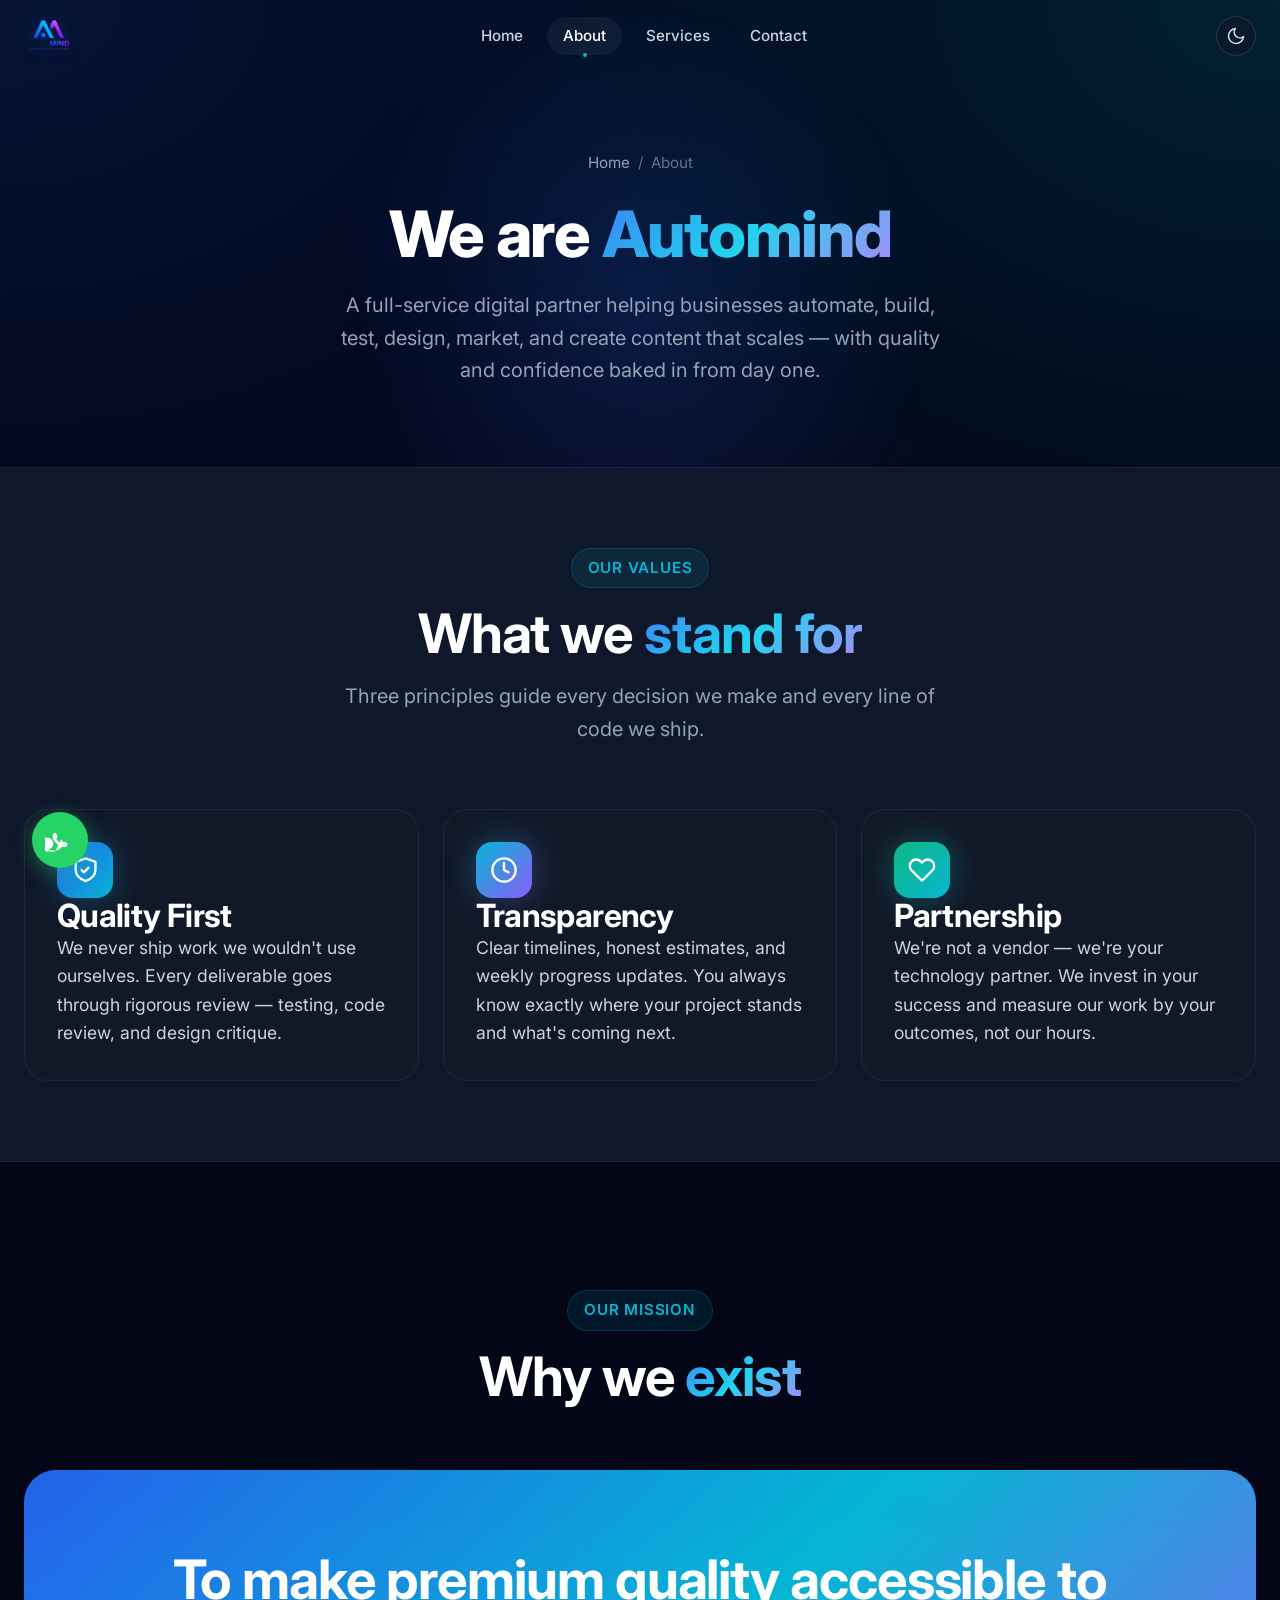
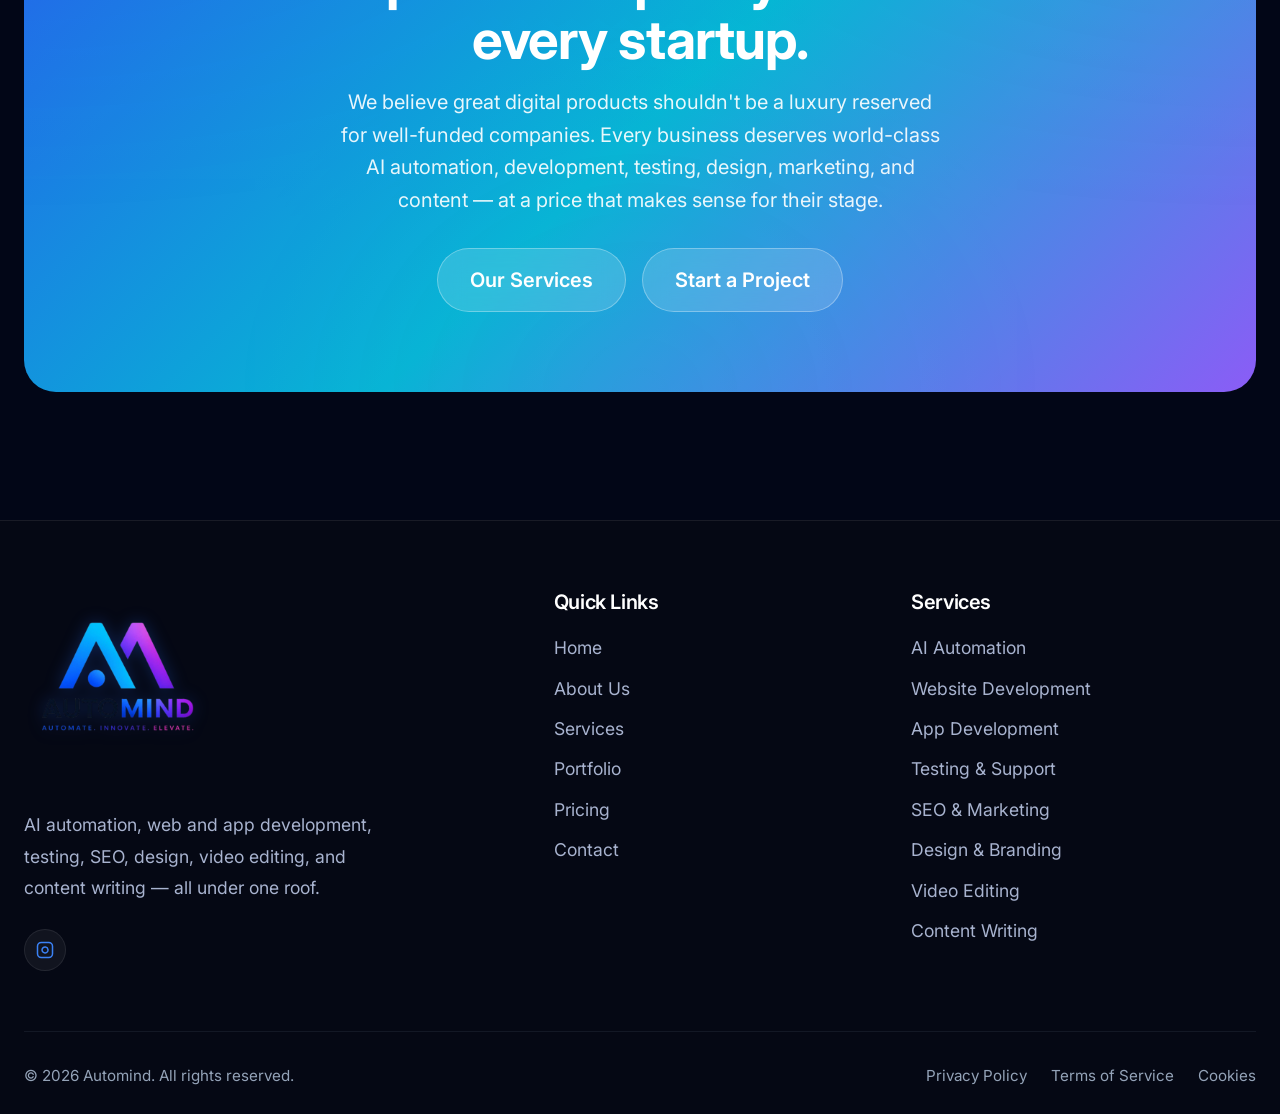
==== about.html @ 5104dd5c "Initial commit" ====
<!DOCTYPE html>
<html lang="en" data-theme="dark">
<head>
  <meta charset="UTF-8">
  <meta name="viewport" content="width=device-width, initial-scale=1.0">
  <meta name="theme-color" content="#020617">

  <title>About Automind — Our Story, Mission & Team</title>
  <meta name="description" content="Learn about Automind — a full-service digital partner specializing in AI automation, web and app development, testing, SEO, design, video editing, and content writing. Meet our team and discover our mission.">
  <meta name="keywords" content="about automind, AI automation, web development, app development, software testing, SEO, digital marketing, graphic design, video editing, content writing">
  <meta name="author" content="Automind">
  <link rel="canonical" href="https://automindtech.github.io/about.html">

  <meta property="og:type" content="website">
  <meta property="og:title" content="About Automind — Our Story, Mission & Team">
  <meta property="og:description" content="A full-service digital partner specializing in AI automation, web and app development, testing, SEO, design, video editing, and content writing.">
  <meta property="og:url" content="https://automindtech.github.io/about.html">
  <meta property="og:site_name" content="Automind">
  <meta property="og:image" content="https://automindtech.github.io/assets/og-image.svg">

  <meta name="twitter:card" content="summary_large_image">
  <meta name="twitter:title" content="About Automind — Our Story, Mission & Team">
  <meta name="twitter:description" content="A full-service digital partner for AI automation, web and app development, testing, SEO, design, video, and content.">

  <link rel="icon" type="image/svg+xml" href="assets/favicon.svg">
  <link rel="apple-touch-icon" href="assets/favicon.svg">
  <link rel="manifest" href="assets/manifest.webmanifest">

  <link rel="preconnect" href="https://fonts.googleapis.com">
  <link rel="preconnect" href="https://fonts.gstatic.com" crossorigin>
  <link href="https://fonts.googleapis.com/css2?family=Inter:wght@300;400;500;600;700;800&family=JetBrains+Mono:wght@400;500&display=swap" rel="stylesheet">

  <link rel="stylesheet" href="css/variables.css">
  <link rel="stylesheet" href="css/base.css">
  <link rel="stylesheet" href="css/components.css">
  <link rel="stylesheet" href="css/layout.css">
  <link rel="stylesheet" href="css/sections.css">

  <script type="application/ld+json">
  {
    "@context": "https://schema.org",
    "@type": "AboutPage",
    "name": "About Automind",
    "url": "https://automindtech.github.io/about.html",
    "description": "Learn about Automind — a full-service digital partner for AI automation, web and app development, testing, SEO, design, video editing, and content writing.",
    "mainEntity": {
      "@type": "Organization",
      "name": "Automind",
      "foundingDate": "2021",
      "slogan": "Quality. Design. Scale.",
      "numberOfEmployees": "15"
    }
  }
  </script>
</head>
<body>
  <a href="#main" class="skip-link">Skip to main content</a>
  <div class="loader" aria-hidden="true">
    <div class="loader-logo">Automind</div>
    <div class="loader-bar"></div>
  </div>
  <div class="scroll-progress" aria-hidden="true"></div>

  <header class="header" id="header">
    <div class="container header-inner">
      <a href="index.html" class="logo" aria-label="Automind home"><img src="assets/automind.png.png" alt="Automind" class="logo-img"></a>
      <nav class="nav" aria-label="Primary navigation">
        <a href="index.html" class="nav-link">Home</a>
        <a href="about.html" class="nav-link active">About</a>
        <a href="services.html" class="nav-link">Services</a>
<!--         <a href="portfolio.html" class="nav-link">Portfolio</a>
 --><!--         <a href="pricing.html" class="nav-link">Pricing</a>
 -->        <a href="contact.html" class="nav-link">Contact</a>
      </nav>
      <div class="header-actions">
        <button class="theme-toggle" aria-label="Toggle dark mode">
          <svg class="icon-moon" viewBox="0 0 24 24" fill="none" stroke="currentColor" stroke-width="2" stroke-linecap="round" stroke-linejoin="round"><path d="M21 12.79A9 9 0 1 1 11.21 3 7 7 0 0 0 21 12.79z"/></svg>
          <svg class="icon-sun" viewBox="0 0 24 24" fill="none" stroke="currentColor" stroke-width="2" stroke-linecap="round" stroke-linejoin="round"><circle cx="12" cy="12" r="5"/><line x1="12" y1="1" x2="12" y2="3"/><line x1="12" y1="21" x2="12" y2="23"/><line x1="4.22" y1="4.22" x2="5.64" y2="5.64"/><line x1="18.36" y1="18.36" x2="19.78" y2="19.78"/><line x1="1" y1="12" x2="3" y2="12"/><line x1="21" y1="12" x2="23" y2="12"/><line x1="4.22" y1="19.78" x2="5.64" y2="18.36"/><line x1="18.36" y1="5.64" x2="19.78" y2="4.22"/></svg>
        </button>
        <button class="menu-toggle" aria-label="Toggle menu" aria-expanded="false"><span></span><span></span><span></span></button>
      </div>
    </div>
  </header>

  <div class="mobile-overlay"></div>
  <nav class="mobile-nav" aria-label="Mobile navigation">
    <a href="index.html" class="nav-link">Home</a>
    <a href="about.html" class="nav-link">About</a>
    <a href="services.html" class="nav-link">Services</a>
<!--     <a href="portfolio.html" class="nav-link">Portfolio</a>
 --><!--     <a href="pricing.html" class="nav-link">Pricing</a>
 -->    <a href="contact.html" class="nav-link">Contact</a>
  </nav>

  <main id="main">
    <section class="page-hero">
      <div class="container">
        <div class="breadcrumb reveal">
          <a href="index.html">Home</a> <span>/</span> <span>About</span>
        </div>
        <h1 class="reveal">We are <span class="gradient-text">Automind</span></h1>
        <p class="reveal">A full-service digital partner helping businesses automate, build, test, design, market, and create content that scales — with quality and confidence baked in from day one.</p>
      </div>
    </section>

    <!-- <section class="section section--sm">
      <div class="container">
        <div class="about-grid">
          <div class="about-visual reveal" data-reveal="left">
            <img src="assets/automind-logo.svg" alt="Automind" style="width:280px;height:auto;margin:auto;filter:drop-shadow(0 0 40px rgba(37,99,235,0.3));">
          </div>
          <div class="about-content reveal" data-reveal="right">
            <span class="section-eyebrow">Our Story</span>
            <h2>From a small QA team to a full-service technology partner</h2>
            <p>Founded in 2021, Automind started as a two-person QA consultancy focused on automation testing for early-stage startups. We quickly realized our clients needed more — they needed a partner who could handle AI automation, development, testing, design, marketing, video, and content under one roof.</p>
            <p>Today, we're a team of 15 senior engineers, designers, and QA specialists who have delivered 100+ projects across 50+ clients. We've stayed true to our founding principle: quality first, always.</p>
            <ul class="about-list">
              <li>Senior-only team</li>
              <li>100+ projects shipped</li>
              <li>50+ happy clients</li>
              <li>99% satisfaction rate</li>
              <li>24/7 support available</li>
              <li>Global remote team</li>
            </ul>
            <a href="contact.html" class="btn btn--primary">Work With Us</a>
          </div>
        </div>
      </div>
    </section> -->

    <section class="section section--sm" style="background: var(--bg-elevated); border-top: 1px solid var(--border-subtle); border-bottom: 1px solid var(--border-subtle);">
      <div class="container">
        <div class="section-header reveal">
          <span class="section-eyebrow">Our Values</span>
          <h2 class="section-title">What we <span class="gradient-text">stand for</span></h2>
          <p class="section-subtitle">Three principles guide every decision we make and every line of code we ship.</p>
        </div>
        <div class="values-grid stagger">
          <div class="card">
            <div class="icon-box"><svg viewBox="0 0 24 24" fill="none" stroke="currentColor" stroke-width="2" stroke-linecap="round" stroke-linejoin="round"><path d="M9 12l2 2 4-4"/><path d="M21 12c0 5-3.5 7.5-8.5 9.5C7.5 19.5 4 17 4 12V5l8.5-3L21 5v7z"/></svg></div>
            <h3>Quality First</h3>
            <p>We never ship work we wouldn't use ourselves. Every deliverable goes through rigorous review — testing, code review, and design critique.</p>
          </div>
          <div class="card">
            <div class="icon-box icon-box--accent"><svg viewBox="0 0 24 24" fill="none" stroke="currentColor" stroke-width="2" stroke-linecap="round" stroke-linejoin="round"><circle cx="12" cy="12" r="10"/><path d="M12 6v6l4 2"/></svg></div>
            <h3>Transparency</h3>
            <p>Clear timelines, honest estimates, and weekly progress updates. You always know exactly where your project stands and what's coming next.</p>
          </div>
          <div class="card">
            <div class="icon-box icon-box--success"><svg viewBox="0 0 24 24" fill="none" stroke="currentColor" stroke-width="2" stroke-linecap="round" stroke-linejoin="round"><path d="M20.84 4.61a5.5 5.5 0 0 0-7.78 0L12 5.67l-1.06-1.06a5.5 5.5 0 0 0-7.78 7.78l1.06 1.06L12 21.23l7.78-7.78 1.06-1.06a5.5 5.5 0 0 0 0-7.78z"/></svg></div>
            <h3>Partnership</h3>
            <p>We're not a vendor — we're your technology partner. We invest in your success and measure our work by your outcomes, not our hours.</p>
          </div>
        </div>
      </div>
    </section>

    <section class="section">
      <div class="container">
        <div class="section-header reveal">
          <span class="section-eyebrow">Our Mission</span>
          <h2 class="section-title">Why we <span class="gradient-text">exist</span></h2>
        </div>
        <div class="cta-banner reveal" style="padding: var(--space-20);">
          <h2>To make premium quality accessible to every startup.</h2>
          <p>We believe great digital products shouldn't be a luxury reserved for well-funded companies. Every business deserves world-class AI automation, development, testing, design, marketing, and content — at a price that makes sense for their stage.</p>
          <div class="hero-actions">
            <a href="services.html" class="btn btn--secondary btn--lg">Our Services</a>
            <a href="contact.html" class="btn btn--secondary btn--lg">Start a Project</a>
          </div>
        </div>
      </div>
    </section>

    <!-- <section class="section section--sm">
      <div class="container">
        <div class="section-header reveal">
          <span class="section-eyebrow">Our Team</span>
          <h2 class="section-title">Meet the <span class="gradient-text">people behind Automind</span></h2>
          <p class="section-subtitle">Senior engineers, designers, and QA specialists who care deeply about your success.</p>
        </div>
        <div class="team-grid stagger">
          <div class="team-card">
            <div class="team-avatar">VS</div>
            <h4>Vivek Saindane</h4>
            <p class="role">Founder & CEO</p>
            <p>Motivated mindset with thousands of innovations.</p>
          </div>
          <div class="team-card">
            <div class="team-avatar">DK</div>
            <h4>Devyani Kadnor</h4>
            <p class="role">Co-Founder</p>
            <p>Devops engineer specialized in React, Software testing and Cloud architecture.</p>
          </div> -->
          <!-- <div class="team-card">
            <div class="team-avatar">MS</div>
            <h4>Maya Singh</h4>
            <p class="role">Design Lead</p>
            <p>Brand identity and UI/UX expert. Former designer at a top agency.</p>
          </div> -->
          <!-- <div class="team-card">
            <div class="team-avatar">TK</div>
            <h4>Tomas Kowalski</h4>
            <p class="role">QA Architect</p>
            <p>Automation specialist. Built CI/CD pipelines for 30+ teams.</p>
          </div> -->
       <!--  </div>
      </div>
    </section> -->

    <!-- <section class="stats">
      <div class="container">
        <div class="stats-grid stagger">
          <div class="stat-item"><div class="stat-num"><span data-counter="100" data-suffix="+">0</span></div><div class="stat-label">Projects</div></div>
          <div class="stat-item"><div class="stat-num"><span data-counter="50" data-suffix="+">0</span></div><div class="stat-label">Clients</div></div>
          <div class="stat-item"><div class="stat-num"><span data-counter="15">0</span></div><div class="stat-label">Team Members</div></div>
          <div class="stat-item"><div class="stat-num"><span data-counter="5" data-suffix="+">0</span></div><div class="stat-label">Years</div></div>
          <div class="stat-item"><div class="stat-num"><span data-counter="99" data-suffix="%">0</span></div><div class="stat-label">Satisfaction</div></div>
        </div>
      </div>
    </section> -->
  </main>

  <footer class="footer">
    <div class="container">
      <div class="footer-grid">
        <div class="footer-brand">
          <a href="index.html" class="logo"><img src="assets/automind.png.png" alt="Automind" class="logo-img"></a>
          <p>AI automation, web and app development, testing, SEO, design, video editing, and content writing — all under one roof.</p>
          <div class="footer-social">
<!--             <a href="#" aria-label="Twitter"><svg viewBox="0 0 24 24" fill="currentColor"><path d="M23 3a10.9 10.9 0 0 1-3.14 1.53 4.48 4.48 0 0 0-7.86 3v1A10.66 10.66 0 0 1 3 4s-4 9 5 13a11.64 11.64 0 0 1-7 2c9 5 20 0 20-11.5a4.5 4.5 0 0 0-.08-.83A7.72 7.72 0 0 0 23 3z"/></svg></a>
 --><!--             <a href="#" aria-label="LinkedIn"><svg viewBox="0 0 24 24" fill="currentColor"><path d="M16 8a6 6 0 0 1 6 6v7h-4v-7a2 2 0 0 0-2-2 2 2 0 0 0-2 2v7h-4v-7a6 6 0 0 1 6-6zM2 9h4v12H2zM4 2a2 2 0 1 1 0 4 2 2 0 0 1 0-4z"/></svg></a>
 --><!--             <a href="#" aria-label="GitHub"><svg viewBox="0 0 24 24" fill="currentColor"><path d="M12 .3a12 12 0 0 0-3.8 23.4c.6.1.8-.3.8-.6v-2c-3.3.7-4-1.6-4-1.6-.6-1.4-1.4-1.8-1.4-1.8-1.1-.7.1-.7.1-.7 1.2.1 1.9 1.2 1.9 1.2 1 1.8 2.8 1.3 3.5 1 .1-.8.4-1.3.7-1.6-2.7-.3-5.5-1.3-5.5-6 0-1.3.5-2.4 1.2-3.2-.1-.3-.5-1.5.1-3.2 0 0 1-.3 3.3 1.2a11.5 11.5 0 0 1 6 0c2.3-1.5 3.3-1.2 3.3-1.2.6 1.7.2 2.9.1 3.2.8.8 1.2 1.9 1.2 3.2 0 4.6-2.8 5.7-5.5 6 .4.4.8 1.1.8 2.2v3.3c0 .3.2.7.8.6A12 12 0 0 0 12 .3z"/></svg></a>
 -->            <a href="https://www.instagram.com/automind.offical?igsh=ZXBrYjNrN3hzbmQz" aria-label="Instagram"><svg viewBox="0 0 24 24" fill="none" stroke="currentColor" stroke-width="2"><rect x="2" y="2" width="20" height="20" rx="5" ry="5"/><path d="M16 11.37A4 4 0 1 1 12.63 8 4 4 0 0 1 16 11.37z"/><line x1="17.5" y1="6.5" x2="17.51" y2="6.5"/></svg></a>
          </div>
        </div>
        <div class="footer-col"><h4>Quick Links</h4><ul><li><a href="index.html">Home</a></li><li><a href="about.html">About Us</a></li><li><a href="services.html">Services</a></li><li><a href="portfolio.html">Portfolio</a></li><li><a href="pricing.html">Pricing</a></li><li><a href="contact.html">Contact</a></li></ul></div>
        <div class="footer-col"><h4>Services</h4><ul><li><a href="services.html#ai-automation">AI Automation</a></li><li><a href="services.html#website-development">Website Development</a></li><li><a href="services.html#app-development">App Development</a></li><li><a href="services.html#testing-support">Testing & Support</a></li><li><a href="services.html#seo-marketing">SEO & Marketing</a></li><li><a href="services.html#design-branding">Design & Branding</a></li><li><a href="services.html#video-editing">Video Editing</a></li><li><a href="services.html#content-writing">Content Writing</a></li></ul></div>
<!--         <div class="footer-col"><h4>Technologies</h4><ul><li><a href="#">Selenium</a></li><li><a href="#">Playwright</a></li><li><a href="#">Cypress</a></li><li><a href="#">React</a></li><li><a href="#">Figma</a></li><li><a href="#">Docker</a></li></ul></div>
 --><!--         <div class="footer-col"><h4>Stay Updated</h4><p style="color: var(--text-muted); font-size: var(--fs-sm); margin-bottom: var(--space-4)">Subscribe to our newsletter for insights on testing, design, and building great products.</p><form class="newsletter"><input type="email" placeholder="Your email" aria-label="Email for newsletter" required><button type="submit" class="btn btn--primary" aria-label="Subscribe"><svg viewBox="0 0 24 24" fill="none" stroke="currentColor" stroke-width="2" stroke-linecap="round" stroke-linejoin="round"><line x1="5" y1="12" x2="19" y2="12"/><polyline points="12 5 19 12 12 19"/></svg></button></form></div>
 -->      </div>
      <div class="footer-bottom"><p>&copy; <span data-year>2026</span> Automind. All rights reserved.</p><div class="footer-bottom-links"><a href="#">Privacy Policy</a><a href="#">Terms of Service</a><a href="#">Cookies</a></div></div>
    </div>
  </footer>

  <button class="back-to-top" aria-label="Back to top"><svg viewBox="0 0 24 24" fill="none" stroke="currentColor" stroke-width="2" stroke-linecap="round" stroke-linejoin="round"><line x1="12" y1="19" x2="12" y2="5"/><polyline points="5 12 12 5 19 12"/></svg></button>
  <a href="https://wa.me/15550100" class="whatsapp-float" aria-label="Chat on WhatsApp" target="_blank" rel="noopener"><svg viewBox="0 0 24 24" fill="currentColor"><path d="M17.472 14.382c-.297-.149-1.758-.867-2.03-.967-.273-.099-.471-.148-.67.15-.197.297-.767.966-.94 1.164-.173.199-.347.223-.644.075-.297-.15-1.255-.463-2.39-1.475-.883-.788-1.48-1.761-1.653-2.059-.173-.297-.018-.458.13-.606.134-.133.298-.347.446-.52.149-.174.198-.298.298-.497.099-.198.05-.371-.025-.52-.075-.149-.669-1.612-.916-2.207-.242-.579-.487-.5-.669-.51l-.57-.01c-.198 0-.52.074-.792.372-.272.297-1.04 1.016-1.04 2.479 0 1.462 1.065 2.875 1.213 3.074.149.198 2.096 3.2 5.077 4.487.709.306 1.262.489 1.694.625.712.227 1.36.195 1.871.118.571-.085 1.758-.719 2.006-1.413.248-.694.248-1.289.173-1.413-.074-.124-.272-.198-.57-.347m-9.445 7.04H3.56l-.52-1.86c2.16-.79 3.62-2.58 3.62-4.6 0-2.77-2.46-5.02-5.5-5.02-3.04 0-5.5 2.25-5.5 5.02 0 1.19.5 2.29 1.32 3.16L1.5 21.42l3.16-1.4c.84.32 1.74.5 2.69.5 3.86 0 7-2.69 7-6 0-1.19-.5-2.29-1.32-3.16z"/></svg></a>

  <script src="js/main.js"></script>
</body>
</html>
---- css/variables.css ----
/* ==========================================================================
   Automind — Design Tokens & Variables
   ========================================================================== */

:root {
  /* Brand Colors */
  --color-primary: #2563EB;
  --color-primary-light: #3B82F6;
  --color-primary-dark: #1D4ED8;
  --color-secondary: #0F172A;
  --color-accent: #06B6D4;
  --color-accent-light: #22D3EE;
  --color-success: #10B981;
  --color-warning: #F59E0B;
  --color-error: #EF4444;

  /* Backgrounds */
  --bg-base: #020617;
  --bg-elevated: #0F172A;
  --bg-card: #111827;
  --bg-card-hover: #1E293B;
  --bg-glass: rgba(17, 24, 39, 0.6);
  --bg-glass-light: rgba(255, 255, 255, 0.05);
  --bg-overlay: rgba(2, 6, 23, 0.8);

  /* Text */
  --text-primary: #FFFFFF;
  --text-secondary: #CBD5E1;
  --text-muted: #94A3B8;
  --text-dim: #64748B;

  /* Borders */
  --border-subtle: rgba(148, 163, 184, 0.1);
  --border-default: rgba(148, 163, 184, 0.2);
  --border-strong: rgba(148, 163, 184, 0.3);
  --border-glow: rgba(37, 99, 235, 0.5);

  /* Gradients */
  --gradient-primary: linear-gradient(135deg, #2563EB 0%, #06B6D4 50%, #8B5CF6 100%);
  --gradient-blue-cyan: linear-gradient(135deg, #2563EB 0%, #06B6D4 100%);
  --gradient-cyan-purple: linear-gradient(135deg, #06B6D4 0%, #8B5CF6 100%);
  --gradient-blue-purple: linear-gradient(135deg, #2563EB 0%, #8B5CF6 100%);
  --gradient-text: linear-gradient(135deg, #3B82F6 0%, #22D3EE 50%, #A78BFA 100%);
  --gradient-glow: radial-gradient(circle at 50% 50%, rgba(37, 99, 235, 0.3) 0%, transparent 70%);
  --gradient-mesh: radial-gradient(at 0% 0%, rgba(37, 99, 235, 0.15) 0%, transparent 50%),
                   radial-gradient(at 100% 0%, rgba(6, 182, 212, 0.15) 0%, transparent 50%),
                   radial-gradient(at 50% 100%, rgba(139, 92, 246, 0.15) 0%, transparent 50%);

  /* Shadows */
  --shadow-sm: 0 1px 2px rgba(0, 0, 0, 0.3);
  --shadow-md: 0 4px 6px rgba(0, 0, 0, 0.4);
  --shadow-lg: 0 10px 15px rgba(0, 0, 0, 0.4);
  --shadow-xl: 0 20px 25px rgba(0, 0, 0, 0.5);
  --shadow-2xl: 0 25px 50px rgba(0, 0, 0, 0.6);
  --shadow-glow: 0 0 30px rgba(37, 99, 235, 0.3);
  --shadow-glow-accent: 0 0 30px rgba(6, 182, 212, 0.3);
  --shadow-card: 0 4px 20px rgba(0, 0, 0, 0.3);

  /* Typography */
  --font-sans: 'Inter', -apple-system, BlinkMacSystemFont, 'Segoe UI', Roboto, sans-serif;
  --font-mono: 'JetBrains Mono', 'Fira Code', 'Courier New', monospace;
  --font-display: 'Inter', -apple-system, BlinkMacSystemFont, sans-serif;

  /* Font Sizes (fluid) */
  --fs-xs: clamp(0.75rem, 0.7rem + 0.2vw, 0.8rem);
  --fs-sm: clamp(0.875rem, 0.8rem + 0.3vw, 0.95rem);
  --fs-base: clamp(1rem, 0.9rem + 0.4vw, 1.1rem);
  --fs-lg: clamp(1.125rem, 1rem + 0.5vw, 1.25rem);
  --fs-xl: clamp(1.25rem, 1.1rem + 0.7vw, 1.5rem);
  --fs-2xl: clamp(1.5rem, 1.3rem + 1vw, 2rem);
  --fs-3xl: clamp(1.875rem, 1.5rem + 1.5vw, 2.5rem);
  --fs-4xl: clamp(2.25rem, 1.8rem + 2vw, 3.5rem);
  --fs-5xl: clamp(2.5rem, 2rem + 2.5vw, 4.5rem);
  --fs-6xl: clamp(3rem, 2.5rem + 3vw, 5.5rem);

  /* Font Weights */
  --fw-light: 300;
  --fw-normal: 400;
  --fw-medium: 500;
  --fw-semibold: 600;
  --fw-bold: 700;
  --fw-extrabold: 800;

  /* Line Heights */
  --lh-tight: 1.1;
  --lh-snug: 1.2;
  --lh-normal: 1.5;
  --lh-relaxed: 1.625;
  --lh-loose: 1.8;

  /* Spacing (8px system) */
  --space-0: 0;
  --space-1: 0.25rem;
  --space-2: 0.5rem;
  --space-3: 0.75rem;
  --space-4: 1rem;
  --space-5: 1.25rem;
  --space-6: 1.5rem;
  --space-8: 2rem;
  --space-10: 2.5rem;
  --space-12: 3rem;
  --space-16: 4rem;
  --space-20: 5rem;
  --space-24: 6rem;
  --space-32: 8rem;

  /* Border Radius */
  --radius-sm: 0.375rem;
  --radius-md: 0.5rem;
  --radius-lg: 0.75rem;
  --radius-xl: 1rem;
  --radius-2xl: 1.5rem;
  --radius-3xl: 2rem;
  --radius-full: 9999px;

  /* Transitions */
  --transition-fast: 150ms cubic-bezier(0.4, 0, 0.2, 1);
  --transition-base: 250ms cubic-bezier(0.4, 0, 0.2, 1);
  --transition-slow: 400ms cubic-bezier(0.4, 0, 0.2, 1);
  --transition-spring: 500ms cubic-bezier(0.34, 1.56, 0.64, 1);

  /* Layout */
  --container-max: 1280px;
  --container-narrow: 800px;
  --header-height: 72px;

  /* Z-Index Scale */
  --z-base: 1;
  --z-dropdown: 100;
  --z-sticky: 200;
  --z-header: 300;
  --z-overlay: 400;
  --z-modal: 500;
  --z-toast: 600;
  --z-loading: 999;
}

/* Light Mode Overrides */
[data-theme="light"] {
  --bg-base: #F8FAFC;
  --bg-elevated: #FFFFFF;
  --bg-card: #FFFFFF;
  --bg-card-hover: #F1F5F9;
  --bg-glass: rgba(255, 255, 255, 0.7);
  --bg-glass-light: rgba(15, 23, 42, 0.05);
  --bg-overlay: rgba(248, 250, 252, 0.8);

  --text-primary: #0F172A;
  --text-secondary: #334155;
  --text-muted: #64748B;
  --text-dim: #94A3B8;

  --border-subtle: rgba(15, 23, 42, 0.08);
  --border-default: rgba(15, 23, 42, 0.12);
  --border-strong: rgba(15, 23, 42, 0.2);

  --shadow-sm: 0 1px 2px rgba(15, 23, 42, 0.08);
  --shadow-md: 0 4px 6px rgba(15, 23, 42, 0.1);
  --shadow-lg: 0 10px 15px rgba(15, 23, 42, 0.1);
  --shadow-xl: 0 20px 25px rgba(15, 23, 42, 0.15);
  --shadow-2xl: 0 25px 50px rgba(15, 23, 42, 0.2);
  --shadow-card: 0 4px 20px rgba(15, 23, 42, 0.08);

  --gradient-mesh: radial-gradient(at 0% 0%, rgba(37, 99, 235, 0.08) 0%, transparent 50%),
                   radial-gradient(at 100% 0%, rgba(6, 182, 212, 0.08) 0%, transparent 50%),
                   radial-gradient(at 50% 100%, rgba(139, 92, 246, 0.08) 0%, transparent 50%);
}
---- css/base.css ----
/* ==========================================================================
   Automind — Base & Reset
   ========================================================================== */

*, *::before, *::after {
  box-sizing: border-box;
  margin: 0;
  padding: 0;
}

html {
  scroll-behavior: smooth;
  scroll-padding-top: var(--header-height);
  -webkit-text-size-adjust: 100%;
  text-rendering: optimizeLegibility;
}

body {
  font-family: var(--font-sans);
  font-size: var(--fs-base);
  line-height: var(--lh-normal);
  color: var(--text-secondary);
  background-color: var(--bg-base);
  overflow-x: hidden;
  -webkit-font-smoothing: antialiased;
  -moz-osx-font-smoothing: grayscale;
  transition: background-color var(--transition-slow), color var(--transition-slow);
}

/* Animated background mesh */
body::before {
  content: '';
  position: fixed;
  inset: 0;
  background: var(--gradient-mesh);
  z-index: -2;
  pointer-events: none;
  animation: meshShift 20s ease-in-out infinite alternate;
}

@keyframes meshShift {
  0% { transform: translate(0, 0) scale(1); }
  50% { transform: translate(-2%, 2%) scale(1.05); }
  100% { transform: translate(2%, -2%) scale(1); }
}

h1, h2, h3, h4, h5, h6 {
  font-family: var(--font-display);
  font-weight: var(--fw-bold);
  line-height: var(--lh-tight);
  color: var(--text-primary);
  letter-spacing: -0.02em;
}

h1 { font-size: var(--fs-5xl); font-weight: var(--fw-extrabold); }
h2 { font-size: var(--fs-4xl); }
h3 { font-size: var(--fs-2xl); }
h4 { font-size: var(--fs-xl); }
h5 { font-size: var(--fs-lg); }
h6 { font-size: var(--fs-base); }

p { line-height: var(--lh-relaxed); }

a {
  color: var(--color-primary-light);
  text-decoration: none;
  transition: color var(--transition-fast);
}

a:hover { color: var(--color-accent); }

ul, ol { list-style: none; }

img, svg, video {
  max-width: 100%;
  height: auto;
  display: block;
}

button {
  font-family: inherit;
  font-size: inherit;
  cursor: pointer;
  border: none;
  background: none;
  color: inherit;
}

input, textarea, select {
  font-family: inherit;
  font-size: inherit;
  color: var(--text-primary);
}

input::placeholder, textarea::placeholder {
  color: var(--text-dim);
}

/* Focus styles */
:focus-visible {
  outline: 2px solid var(--color-primary-light);
  outline-offset: 2px;
  border-radius: var(--radius-sm);
}

/* Selection */
::selection {
  background: var(--color-primary);
  color: white;
}

/* Scrollbar */
::-webkit-scrollbar { width: 10px; height: 10px; }
::-webkit-scrollbar-track { background: var(--bg-base); }
::-webkit-scrollbar-thumb {
  background: var(--border-strong);
  border-radius: var(--radius-full);
  border: 2px solid var(--bg-base);
}
::-webkit-scrollbar-thumb:hover { background: var(--color-primary); }

/* Container */
.container {
  width: 100%;
  max-width: var(--container-max);
  margin: 0 auto;
  padding: 0 var(--space-6);
}

@media (max-width: 768px) {
  .container { padding: 0 var(--space-4); }
}

/* Section */
.section {
  padding: var(--space-32) 0;
  position: relative;
}

.section--sm { padding: var(--space-20) 0; }
.section--lg { padding: var(--space-40) 0; }

/* Section header */
.section-header {
  text-align: center;
  max-width: var(--container-narrow);
  margin: 0 auto var(--space-16);
}

.section-eyebrow {
  display: inline-flex;
  align-items: center;
  gap: var(--space-2);
  padding: var(--space-2) var(--space-4);
  font-size: var(--fs-sm);
  font-weight: var(--fw-semibold);
  color: var(--color-accent);
  background: rgba(6, 182, 212, 0.1);
  border: 1px solid rgba(6, 182, 212, 0.2);
  border-radius: var(--radius-full);
  margin-bottom: var(--space-4);
  text-transform: uppercase;
  letter-spacing: 0.05em;
}

.section-title {
  font-size: var(--fs-4xl);
  margin-bottom: var(--space-4);
}

.section-subtitle {
  font-size: var(--fs-lg);
  color: var(--text-muted);
  max-width: 600px;
  margin: 0 auto;
}

/* Gradient text */
.gradient-text {
  background: var(--gradient-text);
  -webkit-background-clip: text;
  background-clip: text;
  -webkit-text-fill-color: transparent;
  color: transparent;
}

/* Utility */
.text-center { text-align: center; }
.text-muted { color: var(--text-muted); }
.hidden { display: none !important; }
.sr-only {
  position: absolute;
  width: 1px;
  height: 1px;
  padding: 0;
  margin: -1px;
  overflow: hidden;
  clip: rect(0, 0, 0, 0);
  white-space: nowrap;
  border: 0;
}

/* Skip link */
.skip-link {
  position: absolute;
  top: -100px;
  left: 0;
  background: var(--color-primary);
  color: white;
  padding: var(--space-3) var(--space-4);
  border-radius: 0 0 var(--radius-md) 0;
  z-index: var(--z-toast);
  transition: top var(--transition-fast);
}

.skip-link:focus { top: 0; color: white; }

/* Reduced motion */
@media (prefers-reduced-motion: reduce) {
  *, *::before, *::after {
    animation-duration: 0.01ms !important;
    animation-iteration-count: 1 !important;
    transition-duration: 0.01ms !important;
    scroll-behavior: auto !important;
  }
}
---- css/components.css ----
/* ==========================================================================
   Automind — Components
   ========================================================================== */

/* Buttons */
.btn {
  display: inline-flex;
  align-items: center;
  justify-content: center;
  gap: var(--space-2);
  padding: var(--space-3) var(--space-6);
  font-size: var(--fs-base);
  font-weight: var(--fw-semibold);
  border-radius: var(--radius-full);
  cursor: pointer;
  transition: all var(--transition-base);
  position: relative;
  overflow: hidden;
  white-space: nowrap;
  border: 1px solid transparent;
}

.btn svg { width: 18px; height: 18px; }

.btn--primary {
  background: var(--gradient-blue-cyan);
  color: white;
  box-shadow: 0 4px 14px rgba(37, 99, 235, 0.4);
}

.btn--primary:hover {
  transform: translateY(-2px);
  box-shadow: 0 8px 24px rgba(37, 99, 235, 0.5);
  color: white;
}

.btn--primary::before {
  content: '';
  position: absolute;
  inset: 0;
  background: linear-gradient(135deg, rgba(255,255,255,0.2), transparent);
  opacity: 0;
  transition: opacity var(--transition-base);
}

.btn--primary:hover::before { opacity: 1; }

.btn--secondary {
  background: var(--bg-glass);
  color: var(--text-primary);
  border: 1px solid var(--border-default);
  backdrop-filter: blur(12px);
  -webkit-backdrop-filter: blur(12px);
}

.btn--secondary:hover {
  background: var(--bg-card-hover);
  border-color: var(--color-primary);
  color: var(--text-primary);
  transform: translateY(-2px);
}

.btn--ghost {
  background: transparent;
  color: var(--text-secondary);
  padding: var(--space-2) var(--space-4);
}

.btn--ghost:hover {
  color: var(--text-primary);
  background: var(--bg-glass-light);
}

.btn--sm { padding: var(--space-2) var(--space-4); font-size: var(--fs-sm); }
.btn--lg { padding: var(--space-4) var(--space-8); font-size: var(--fs-lg); }
.btn--block { width: 100%; }

.btn--icon {
  padding: var(--space-3);
  border-radius: var(--radius-full);
  background: var(--bg-glass);
  border: 1px solid var(--border-default);
  backdrop-filter: blur(12px);
  -webkit-backdrop-filter: blur(12px);
}

.btn--icon:hover {
  background: var(--bg-card-hover);
  border-color: var(--color-primary);
}

/* Cards */
.card {
  background: var(--bg-card);
  border: 1px solid var(--border-subtle);
  border-radius: var(--radius-2xl);
  padding: var(--space-8);
  transition: all var(--transition-base);
  position: relative;
  overflow: hidden;
}

.card::before {
  content: '';
  position: absolute;
  top: 0;
  left: 0;
  right: 0;
  height: 1px;
  background: linear-gradient(90deg, transparent, var(--border-glow), transparent);
  opacity: 0;
  transition: opacity var(--transition-base);
}

.card:hover {
  transform: translateY(-4px);
  border-color: var(--border-default);
  box-shadow: var(--shadow-xl);
}

.card:hover::before { opacity: 1; }

/* Glass card */
.glass {
  background: var(--bg-glass);
  backdrop-filter: blur(20px) saturate(180%);
  -webkit-backdrop-filter: blur(20px) saturate(180%);
  border: 1px solid var(--border-default);
}

/* Badge */
.badge {
  display: inline-flex;
  align-items: center;
  gap: var(--space-2);
  padding: var(--space-1) var(--space-3);
  font-size: var(--fs-xs);
  font-weight: var(--fw-semibold);
  border-radius: var(--radius-full);
  background: var(--bg-glass-light);
  border: 1px solid var(--border-default);
  color: var(--text-secondary);
}

.badge--success { color: var(--color-success); background: rgba(16, 185, 129, 0.1); border-color: rgba(16, 185, 129, 0.2); }
.badge--accent { color: var(--color-accent); background: rgba(6, 182, 212, 0.1); border-color: rgba(6, 182, 212, 0.2); }
.badge--primary { color: var(--color-primary-light); background: rgba(37, 99, 235, 0.1); border-color: rgba(37, 99, 235, 0.2); }

/* Icon box */
.icon-box {
  display: inline-flex;
  align-items: center;
  justify-content: center;
  width: 56px;
  height: 56px;
  border-radius: var(--radius-xl);
  background: var(--gradient-blue-cyan);
  color: white;
  position: relative;
  transition: all var(--transition-base);
}

.icon-box svg { width: 28px; height: 28px; }

.icon-box::after {
  content: '';
  position: absolute;
  inset: 0;
  border-radius: inherit;
  background: var(--gradient-blue-cyan);
  filter: blur(16px);
  opacity: 0.4;
  z-index: -1;
  transition: opacity var(--transition-base);
}

.icon-box:hover { transform: scale(1.1) rotate(-5deg); }
.icon-box:hover::after { opacity: 0.7; }

.icon-box--accent { background: var(--gradient-cyan-purple); }
.icon-box--accent::after { background: var(--gradient-cyan-purple); }

.icon-box--success { background: linear-gradient(135deg, #10B981, #06B6D4); }
.icon-box--success::after { background: linear-gradient(135deg, #10B981, #06B6D4); }

/* Divider */
.divider {
  height: 1px;
  background: linear-gradient(90deg, transparent, var(--border-default), transparent);
  border: none;
  margin: var(--space-12) 0;
}

/* Form elements */
.form-group { margin-bottom: var(--space-5); }

.form-label {
  display: block;
  font-size: var(--fs-sm);
  font-weight: var(--fw-medium);
  color: var(--text-primary);
  margin-bottom: var(--space-2);
}

.form-input,
.form-textarea,
.form-select {
  width: 100%;
  padding: var(--space-3) var(--space-4);
  background: var(--bg-elevated);
  border: 1px solid var(--border-default);
  border-radius: var(--radius-lg);
  color: var(--text-primary);
  transition: all var(--transition-fast);
}

.form-input:focus,
.form-textarea:focus,
.form-select:focus {
  outline: none;
  border-color: var(--color-primary);
  box-shadow: 0 0 0 3px rgba(37, 99, 235, 0.15);
}

.form-textarea {
  min-height: 120px;
  resize: vertical;
}

.form-input::placeholder,
.form-textarea::placeholder { color: var(--text-dim); }

/* Accordion */
.accordion-item {
  border: 1px solid var(--border-subtle);
  border-radius: var(--radius-lg);
  margin-bottom: var(--space-3);
  overflow: hidden;
  background: var(--bg-card);
  transition: border-color var(--transition-base);
}

.accordion-item.active { border-color: var(--color-primary); }

.accordion-header {
  display: flex;
  align-items: center;
  justify-content: space-between;
  padding: var(--space-5) var(--space-6);
  cursor: pointer;
  font-weight: var(--fw-semibold);
  color: var(--text-primary);
  width: 100%;
  text-align: left;
  background: none;
  gap: var(--space-4);
}

.accordion-header:hover { color: var(--color-accent); }

.accordion-icon {
  flex-shrink: 0;
  width: 24px;
  height: 24px;
  display: flex;
  align-items: center;
  justify-content: center;
  border-radius: var(--radius-full);
  background: var(--bg-glass-light);
  transition: transform var(--transition-base);
}

.accordion-item.active .accordion-icon {
  transform: rotate(45deg);
  background: var(--color-primary);
  color: white;
}

.accordion-content {
  max-height: 0;
  overflow: hidden;
  transition: max-height var(--transition-slow);
}

.accordion-content-inner {
  padding: 0 var(--space-6) var(--space-5);
  color: var(--text-muted);
  line-height: var(--lh-relaxed);
}

/* Tabs */
.tabs {
  display: flex;
  gap: var(--space-2);
  padding: var(--space-2);
  background: var(--bg-card);
  border: 1px solid var(--border-subtle);
  border-radius: var(--radius-full);
  flex-wrap: wrap;
}

.tab {
  padding: var(--space-2) var(--space-5);
  border-radius: var(--radius-full);
  font-size: var(--fs-sm);
  font-weight: var(--fw-medium);
  color: var(--text-muted);
  transition: all var(--transition-fast);
  cursor: pointer;
}

.tab.active {
  background: var(--gradient-blue-cyan);
  color: white;
}

.tab:not(.active):hover { color: var(--text-primary); background: var(--bg-glass-light); }

/* Tooltip */
[data-tooltip] { position: relative; }
[data-tooltip]::after {
  content: attr(data-tooltip);
  position: absolute;
  bottom: 100%;
  left: 50%;
  transform: translateX(-50%) translateY(-8px);
  padding: var(--space-2) var(--space-3);
  background: var(--bg-elevated);
  border: 1px solid var(--border-default);
  border-radius: var(--radius-md);
  font-size: var(--fs-xs);
  white-space: nowrap;
  opacity: 0;
  pointer-events: none;
  transition: opacity var(--transition-fast);
  z-index: var(--z-dropdown);
}

[data-tooltip]:hover::after { opacity: 1; }

/* Marquee */
.marquee {
  overflow: hidden;
  position: relative;
  mask-image: linear-gradient(90deg, transparent, black 10%, black 90%, transparent);
  -webkit-mask-image: linear-gradient(90deg, transparent, black 10%, black 90%, transparent);
}

.marquee-track {
  display: flex;
  gap: var(--space-12);
  animation: marquee 40s linear infinite;
  width: max-content;
}

.marquee--reverse .marquee-track { animation-direction: reverse; }

@keyframes marquee {
  from { transform: translateX(0); }
  to { transform: translateX(-50%); }
}

/* Reveal animation */
.reveal {
  opacity: 0;
  transform: translateY(30px);
  transition: opacity 0.7s ease, transform 0.7s ease;
}

.reveal.revealed {
  opacity: 1;
  transform: translateY(0);
}

.reveal[data-reveal="left"] { transform: translateX(-40px); }
.reveal[data-reveal="right"] { transform: translateX(40px); }
.reveal[data-reveal="scale"] { transform: scale(0.9); }

.reveal[data-reveal="left"].revealed,
.reveal[data-reveal="right"].revealed { transform: translateX(0); }
.reveal[data-reveal="scale"].revealed { transform: scale(1); }

/* Stagger children */
.stagger > * {
  opacity: 0;
  transform: translateY(20px);
  transition: opacity 0.6s ease, transform 0.6s ease;
}

.stagger.revealed > *:nth-child(1) { transition-delay: 0.05s; opacity: 1; transform: translateY(0); }
.stagger.revealed > *:nth-child(2) { transition-delay: 0.1s; opacity: 1; transform: translateY(0); }
.stagger.revealed > *:nth-child(3) { transition-delay: 0.15s; opacity: 1; transform: translateY(0); }
.stagger.revealed > *:nth-child(4) { transition-delay: 0.2s; opacity: 1; transform: translateY(0); }
.stagger.revealed > *:nth-child(5) { transition-delay: 0.25s; opacity: 1; transform: translateY(0); }
.stagger.revealed > *:nth-child(6) { transition-delay: 0.3s; opacity: 1; transform: translateY(0); }
.stagger.revealed > *:nth-child(7) { transition-delay: 0.35s; opacity: 1; transform: translateY(0); }
.stagger.revealed > *:nth-child(8) { transition-delay: 0.4s; opacity: 1; transform: translateY(0); }

/* Toast */
.toast {
  position: fixed;
  bottom: var(--space-8);
  right: var(--space-8);
  padding: var(--space-4) var(--space-6);
  background: var(--bg-elevated);
  border: 1px solid var(--border-default);
  border-radius: var(--radius-lg);
  box-shadow: var(--shadow-2xl);
  z-index: var(--z-toast);
  display: flex;
  align-items: center;
  gap: var(--space-3);
  transform: translateY(120%);
  transition: transform var(--transition-spring);
  max-width: 400px;
}

.toast.show { transform: translateY(0); }
.toast--success { border-color: var(--color-success); }
.toast--error { border-color: var(--color-error); }
---- css/layout.css ----
/* ==========================================================================
   Automind — Layout (Header, Nav, Footer, Overlays)
   ========================================================================== */

/* Scroll progress bar */
.scroll-progress {
  position: fixed;
  top: 0;
  left: 0;
  height: 3px;
  width: 0%;
  background: var(--gradient-blue-cyan);
  z-index: var(--z-toast);
  transition: width 50ms linear;
  box-shadow: 0 0 10px rgba(37, 99, 235, 0.5);
}

/* Loading screen */
.loader {
  position: fixed;
  inset: 0;
  background: var(--bg-base);
  z-index: var(--z-loading);
  display: flex;
  align-items: center;
  justify-content: center;
  flex-direction: column;
  gap: var(--space-6);
  transition: opacity 0.5s ease, visibility 0.5s ease;
}

.loader.hidden {
  opacity: 0;
  visibility: hidden;
}

.loader-logo {
  font-size: var(--fs-3xl);
  font-weight: var(--fw-extrabold);
  letter-spacing: -0.02em;
  background: var(--gradient-text);
  -webkit-background-clip: text;
  background-clip: text;
  -webkit-text-fill-color: transparent;
  animation: pulse 2s ease-in-out infinite;
}

.loader-bar {
  width: 200px;
  height: 4px;
  background: var(--bg-card);
  border-radius: var(--radius-full);
  overflow: hidden;
}

.loader-bar::after {
  content: '';
  display: block;
  height: 100%;
  width: 40%;
  background: var(--gradient-blue-cyan);
  border-radius: var(--radius-full);
  animation: loaderSlide 1.2s ease-in-out infinite;
}

@keyframes loaderSlide {
  0% { transform: translateX(-100%); }
  100% { transform: translateX(350%); }
}

@keyframes pulse {
  0%, 100% { opacity: 1; }
  50% { opacity: 0.6; }
}

/* Header */
.header {
  position: fixed;
  top: 0;
  left: 0;
  right: 0;
  height: var(--header-height);
  z-index: var(--z-header);
  transition: all var(--transition-base);
  background: transparent;
}

.header.scrolled {
  background: var(--bg-glass);
  backdrop-filter: blur(20px) saturate(180%);
  -webkit-backdrop-filter: blur(20px) saturate(180%);
  border-bottom: 1px solid var(--border-subtle);
}

.header-inner {
  display: flex;
  align-items: center;
  justify-content: space-between;
  height: 100%;
  gap: var(--space-6);
}

/* Logo */
.logo {
  display: flex;
  align-items: center;
  gap: var(--space-3);
  font-size: var(--fs-xl);
  font-weight: var(--fw-extrabold);
  color: var(--text-primary);
  letter-spacing: -0.02em;
  flex-shrink: 0;
}

.logo:hover { color: var(--text-primary); }

.logo-img {
  height: 48px;
  width: auto;
  display: block;
  transition: transform var(--transition-spring), filter var(--transition-base);
  filter: drop-shadow(0 0 8px rgba(37, 99, 235, 0.3));
}

.logo:hover .logo-img {
  transform: scale(1.05);
  filter: drop-shadow(0 0 16px rgba(37, 99, 235, 0.5));
}

/* Keep logo-mark for hero orb use */
.logo-mark {
  width: 40px;
  height: 40px;
  display: flex;
  align-items: center;
  justify-content: center;
  border-radius: var(--radius-lg);
  background: var(--gradient-blue-cyan);
  color: white;
  position: relative;
  transition: transform var(--transition-spring);
}

.logo-mark svg { width: 24px; height: 24px; }

.logo-mark::after {
  content: '';
  position: absolute;
  inset: 0;
  border-radius: inherit;
  background: var(--gradient-blue-cyan);
  filter: blur(12px);
  opacity: 0.5;
  z-index: -1;
}

/* Nav */
.nav {
  display: flex;
  align-items: center;
  gap: var(--space-2);
}

.nav-link {
  padding: var(--space-2) var(--space-4);
  font-size: var(--fs-sm);
  font-weight: var(--fw-medium);
  color: var(--text-secondary);
  border-radius: var(--radius-full);
  transition: all var(--transition-fast);
  position: relative;
}

.nav-link:hover {
  color: var(--text-primary);
  background: var(--bg-glass-light);
}

.nav-link.active {
  color: var(--text-primary);
  background: var(--bg-glass-light);
}

.nav-link.active::after {
  content: '';
  position: absolute;
  bottom: -2px;
  left: 50%;
  transform: translateX(-50%);
  width: 4px;
  height: 4px;
  border-radius: 50%;
  background: var(--color-accent);
}

.header-actions {
  display: flex;
  align-items: center;
  gap: var(--space-3);
}

/* Theme toggle */
.theme-toggle {
  width: 40px;
  height: 40px;
  display: flex;
  align-items: center;
  justify-content: center;
  border-radius: var(--radius-full);
  background: var(--bg-glass);
  border: 1px solid var(--border-default);
  color: var(--text-secondary);
  transition: all var(--transition-base);
  backdrop-filter: blur(12px);
  -webkit-backdrop-filter: blur(12px);
}

.theme-toggle:hover {
  color: var(--text-primary);
  border-color: var(--color-primary);
  transform: rotate(15deg);
}

.theme-toggle svg { width: 20px; height: 20px; }
.theme-toggle .icon-sun { display: none; }
.theme-toggle .icon-moon { display: block; }

[data-theme="light"] .theme-toggle .icon-sun { display: block; }
[data-theme="light"] .theme-toggle .icon-moon { display: none; }

/* Mobile menu toggle */
.menu-toggle {
  display: none;
  width: 40px;
  height: 40px;
  align-items: center;
  justify-content: center;
  border-radius: var(--radius-md);
  background: var(--bg-glass);
  border: 1px solid var(--border-default);
  color: var(--text-primary);
  flex-direction: column;
  gap: 5px;
  z-index: var(--z-modal);
  transition: all var(--transition-base);
}

.menu-toggle span {
  display: block;
  width: 20px;
  height: 2px;
  background: currentColor;
  border-radius: 2px;
  transition: all var(--transition-base);
}

.menu-toggle.active span:nth-child(1) { transform: translateY(7px) rotate(45deg); }
.menu-toggle.active span:nth-child(2) { opacity: 0; }
.menu-toggle.active span:nth-child(3) { transform: translateY(-7px) rotate(-45deg); }

/* Mobile nav */
.mobile-nav {
  position: fixed;
  top: 0;
  right: 0;
  width: 100%;
  max-width: 360px;
  height: 100vh;
  background: var(--bg-elevated);
  border-left: 1px solid var(--border-subtle);
  z-index: var(--z-modal);
  padding: calc(var(--header-height) + var(--space-6)) var(--space-6) var(--space-8);
  transform: translateX(100%);
  transition: transform var(--transition-slow);
  overflow-y: auto;
  display: flex;
  flex-direction: column;
  gap: var(--space-2);
}

.mobile-nav.active { transform: translateX(0); }

.mobile-nav .nav-link {
  padding: var(--space-4);
  font-size: var(--fs-lg);
  border-radius: var(--radius-lg);
}

.mobile-nav .btn { margin-top: var(--space-4); }

.mobile-overlay {
  position: fixed;
  inset: 0;
  background: var(--bg-overlay);
  backdrop-filter: blur(4px);
  -webkit-backdrop-filter: blur(4px);
  z-index: var(--z-overlay);
  opacity: 0;
  visibility: hidden;
  transition: all var(--transition-base);
}

.mobile-overlay.active { opacity: 1; visibility: visible; }

@media (max-width: 1024px) {
  .nav { display: none; }
  .menu-toggle { display: flex; }
  .header-actions .btn--secondary { display: none; }
}

/* Back to top */
.back-to-top {
  position: fixed;
  bottom: var(--space-8);
  right: var(--space-8);
  width: 48px;
  height: 48px;
  display: flex;
  align-items: center;
  justify-content: center;
  border-radius: var(--radius-full);
  background: var(--gradient-blue-cyan);
  color: white;
  z-index: var(--z-sticky);
  box-shadow: var(--shadow-glow);
  opacity: 0;
  visibility: hidden;
  transform: translateY(20px);
  transition: all var(--transition-spring);
}

.back-to-top.show {
  opacity: 1;
  visibility: visible;
  transform: translateY(0);
}

.back-to-top:hover {
  transform: translateY(-4px);
  box-shadow: 0 0 40px rgba(37, 99, 235, 0.6);
}

.back-to-top svg { width: 22px; height: 22px; }

/* WhatsApp float */
.whatsapp-float {
  position: fixed;
  bottom: var(--space-8);
  left: var(--space-8);
  width: 56px;
  height: 56px;
  display: flex;
  align-items: center;
  justify-content: center;
  border-radius: var(--radius-full);
  background: #25D366;
  color: white;
  z-index: var(--z-sticky);
  box-shadow: 0 4px 20px rgba(37, 211, 102, 0.4);
  transition: all var(--transition-spring);
  animation: float 3s ease-in-out infinite;
}

.whatsapp-float:hover {
  transform: scale(1.1);
  box-shadow: 0 8px 30px rgba(37, 211, 102, 0.6);
}

.whatsapp-float svg { width: 30px; height: 30px; }

@keyframes float {
  0%, 100% { transform: translateY(0); }
  50% { transform: translateY(-6px); }
}

@media (max-width: 768px) {
  .whatsapp-float { width: 48px; height: 48px; bottom: var(--space-4); left: var(--space-4); }
  .whatsapp-float svg { width: 26px; height: 26px; }
  .back-to-top { bottom: var(--space-4); right: var(--space-4); width: 44px; height: 44px; }
}

/* Footer */
/* .footer {
  background: var(--bg-elevated);
  border-top: 1px solid var(--border-subtle);
  padding: var(--space-20) 0 var(--space-8);
  position: relative;
  overflow: hidden;
}

.footer::before {
  content: '';
  position: absolute;
  top: 0;
  left: 50%;
  transform: translateX(-50%);
  width: 80%;
  height: 1px;
  background: linear-gradient(90deg, transparent, var(--color-primary), transparent);
}

.footer-grid {
  display: grid;
  grid-template-columns: 2fr 1fr 1fr 1fr 1.5fr;
  gap: var(--space-10);
  margin-bottom: var(--space-12);
}

.footer-brand .logo { margin-bottom: var(--space-4); }
.footer-brand p { color: var(--text-muted); margin-bottom: var(--space-5); max-width: 320px; }

.footer-col h4 {
  font-size: var(--fs-sm);
  font-weight: var(--fw-semibold);
  color: var(--text-primary);
  margin-bottom: var(--space-4);
  text-transform: uppercase;
  letter-spacing: 0.05em;
}

.footer-col ul { display: flex; flex-direction: column; gap: var(--space-3); }

.footer-col a {
  color: var(--text-muted);
  font-size: var(--fs-sm);
  transition: color var(--transition-fast);
}

.footer-col a:hover { color: var(--color-accent); }

.footer-social {
  display: flex;
  gap: var(--space-3);
  margin-top: var(--space-5);
}

.footer-social a {
  width: 40px;
  height: 40px;
  display: flex;
  align-items: center;
  justify-content: center;
  border-radius: var(--radius-full);
  background: var(--bg-glass-light);
  border: 1px solid var(--border-subtle);
  color: var(--text-muted);
  transition: all var(--transition-base);
}

.footer-social a:hover {
  color: white;
  background: var(--gradient-blue-cyan);
  border-color: transparent;
  transform: translateY(-3px);
}

.footer-social svg { width: 18px; height: 18px; } */

/* ===========================
   FOOTER
=========================== */

.footer {
    background: #050814;
    border-top: 1px solid rgba(255,255,255,0.08);
    padding: 70px 0 25px;
}

.footer-grid{
    display:grid;
    grid-template-columns:1.6fr 1fr 1.2fr;
    gap:70px;
    align-items:flex-start;
}

.footer-brand{
    max-width:380px;
}

.footer-brand .logo{
    display:inline-flex;
    margin-bottom:20px;
}

.footer-brand img{
    width:180px;
    height:auto;
}

.footer-brand p{
    color:#a8b3cf;
    line-height:1.8;
    margin:18px 0 25px;
}

.footer-social{
    display:flex;
    gap:14px;
}

.footer-social a{
    width:42px;
    height:42px;
    display:flex;
    align-items:center;
    justify-content:center;
    border-radius:50%;
    background:rgba(255,255,255,.05);
    border:1px solid rgba(255,255,255,.08);
    transition:.3s;
}

.footer-social a:hover{
    background:#2E8BFF;
    transform:translateY(-4px);
}

.footer-social svg{
    width:18px;
    height:18px;
}

.footer-col h4{
    color:#fff;
    margin-bottom:22px;
    font-size:20px;
    font-weight:600;
}

.footer-col ul{
    list-style:none;
    padding:0;
    margin:0;
}

.footer-col li{
    margin-bottom:14px;
}

.footer-col a{
    color:#a8b3cf;
    transition:.3s;
}

.footer-col a:hover{
    color:#2E8BFF;
    padding-left:6px;
}

.footer-bottom{
    margin-top:60px;
    padding-top:25px;
    border-top:1px solid rgba(255,255,255,.08);

    display:flex;
    justify-content:space-between;
    align-items:center;
    gap:20px;
    flex-wrap:wrap;
}

.footer-bottom p{
    color:#8d99b3;
}

.footer-bottom-links{
    display:flex;
    gap:24px;
}

.footer-bottom-links a{
    color:#8d99b3;
}

.footer-bottom-links a:hover{
    color:#2E8BFF;
}

/* Newsletter */
.newsletter {
  display: flex;
  gap: var(--space-2);
  margin-top: var(--space-4);
}

.newsletter input {
  flex: 1;
  padding: var(--space-3) var(--space-4);
  background: var(--bg-base);
  border: 1px solid var(--border-default);
  border-radius: var(--radius-full);
  color: var(--text-primary);
  font-size: var(--fs-sm);
}

.newsletter input:focus {
  outline: none;
  border-color: var(--color-primary);
}

.newsletter .btn {
  padding: var(--space-3);
  border-radius: var(--radius-full);
  flex-shrink: 0;
}

.newsletter .btn svg { width: 18px; height: 18px; }

.footer-bottom {
  display: flex;
  align-items: center;
  justify-content: space-between;
  padding-top: var(--space-8);
  border-top: 1px solid var(--border-subtle);
  flex-wrap: wrap;
  gap: var(--space-4);
}

.footer-bottom p { color: var(--text-muted); font-size: var(--fs-sm); }

.footer-bottom-links {
  display: flex;
  gap: var(--space-6);
}

.footer-bottom-links a {
  color: var(--text-muted);
  font-size: var(--fs-sm);
}

.footer-bottom-links a:hover { color: var(--color-accent); }

@media (max-width: 1024px) {
  .footer-grid { grid-template-columns: 1fr 1fr; gap: var(--space-8); }
  .footer-brand { grid-column: 1 / -1; }
}

@media (max-width: 640px) {
  .footer-grid { grid-template-columns: 1fr; }
  .footer-bottom { flex-direction: column; text-align: center; }
}

/* Page hero (sub pages) */
.page-hero {
  padding: calc(var(--header-height) + var(--space-20)) 0 var(--space-20);
  text-align: center;
  position: relative;
  overflow: hidden;
}

.page-hero::before {
  content: '';
  position: absolute;
  top: 0;
  left: 50%;
  transform: translateX(-50%);
  width: 600px;
  height: 600px;
  background: var(--gradient-glow);
  z-index: -1;
  opacity: 0.6;
}

.page-hero h1 { margin-bottom: var(--space-5); }

.page-hero p {
  font-size: var(--fs-lg);
  color: var(--text-muted);
  max-width: 600px;
  margin: 0 auto;
}

.breadcrumb {
  display: flex;
  align-items: center;
  justify-content: center;
  gap: var(--space-2);
  font-size: var(--fs-sm);
  color: var(--text-muted);
  margin-bottom: var(--space-6);
}

.breadcrumb a { color: var(--text-muted); }
.breadcrumb a:hover { color: var(--color-accent); }
.breadcrumb span { color: var(--text-dim); }
---- css/sections.css ----
/* ==========================================================================
   Automind — Section Styles
   ========================================================================== */

/* ===== Hero ===== */
.hero {
  min-height: 100vh;
  display: flex;
  align-items: center;
  padding: calc(var(--header-height) + var(--space-16)) 0 var(--space-20);
  position: relative;
  overflow: hidden;
}

.hero-bg {
  position: absolute;
  inset: 0;
  z-index: -1;
  overflow: hidden;
}

.hero-bg::before,
.hero-bg::after {
  content: '';
  position: absolute;
  border-radius: 50%;
  filter: blur(80px);
  opacity: 0.4;
  animation: floatGlow 15s ease-in-out infinite;
}

.hero-bg::before {
  width: 500px;
  height: 500px;
  background: var(--color-primary);
  top: -100px;
  left: -100px;
}

.hero-bg::after {
  width: 400px;
  height: 400px;
  background: var(--color-accent);
  bottom: -50px;
  right: -50px;
  animation-delay: -7s;
}

@keyframes floatGlow {
  0%, 100% { transform: translate(0, 0) scale(1); }
  33% { transform: translate(50px, -30px) scale(1.1); }
  66% { transform: translate(-30px, 50px) scale(0.9); }
}

.hero-grid {
  display: grid;
  grid-template-columns: 1.1fr 0.9fr;
  gap: var(--space-16);
  align-items: center;
}

.hero-content { position: relative; z-index: 2; }

.hero-badge {
  display: inline-flex;
  align-items: center;
  gap: var(--space-2);
  padding: var(--space-2) var(--space-4);
  background: var(--bg-glass);
  border: 1px solid var(--border-default);
  border-radius: var(--radius-full);
  font-size: var(--fs-sm);
  color: var(--text-secondary);
  margin-bottom: var(--space-6);
  backdrop-filter: blur(12px);
  -webkit-backdrop-filter: blur(12px);
}

.hero-badge .dot {
  width: 8px;
  height: 8px;
  border-radius: 50%;
  background: var(--color-success);
  box-shadow: 0 0 10px var(--color-success);
  animation: pulse 2s ease-in-out infinite;
}

.hero-title {
  font-size: var(--fs-6xl);
  font-weight: var(--fw-extrabold);
  line-height: 1.05;
  margin-bottom: var(--space-6);
  letter-spacing: -0.03em;
}

.hero-title .line { display: block; }

.hero-typed {
  display: inline-block;
  min-height: 1.2em;
  background: var(--gradient-text);
  -webkit-background-clip: text;
  background-clip: text;
  -webkit-text-fill-color: transparent;
}

.cursor {
  display: inline-block;
  width: 3px;
  height: 1em;
  background: var(--color-accent);
  margin-left: 4px;
  vertical-align: text-bottom;
  animation: blink 1s step-end infinite;
}

@keyframes blink {
  50% { opacity: 0; }
}

.hero-description {
  font-size: var(--fs-lg);
  color: var(--text-muted);
  margin-bottom: var(--space-8);
  max-width: 540px;
  line-height: var(--lh-relaxed);
}

.hero-actions {
  display: flex;
  gap: var(--space-4);
  margin-bottom: var(--space-10);
  flex-wrap: wrap;
}

.hero-stats {
  display: flex;
  gap: var(--space-8);
  flex-wrap: wrap;
}

.hero-stat .num {
  font-size: var(--fs-3xl);
  font-weight: var(--fw-extrabold);
  background: var(--gradient-text);
  -webkit-background-clip: text;
  background-clip: text;
  -webkit-text-fill-color: transparent;
  line-height: 1;
}

.hero-stat .label {
  font-size: var(--fs-sm);
  color: var(--text-muted);
  margin-top: var(--space-1);
}

/* Hero visual */
.hero-visual {
  position: relative;
  height: 500px;
  display: flex;
  align-items: center;
  justify-content: center;
}

.hero-orb {
  position: absolute;
  width: 320px;
  height: 320px;
  border-radius: 50%;
  background: var(--gradient-primary);
  filter: blur(2px);
  opacity: 0.9;
  animation: orbPulse 6s ease-in-out infinite;
  box-shadow: 0 0 100px rgba(37, 99, 235, 0.5);
}

.hero-orb::before {
  content: '';
  position: absolute;
  inset: 20px;
  border-radius: 50%;
  background: var(--bg-base);
}

@keyframes orbPulse {
  0%, 100% { transform: scale(1); box-shadow: 0 0 100px rgba(37, 99, 235, 0.5); }
  50% { transform: scale(1.05); box-shadow: 0 0 140px rgba(6, 182, 212, 0.6); }
}

.hero-orb-content {
  position: absolute;
  z-index: 2;
  text-align: center;
}

.hero-orb-content .logo-mark {
  width: 80px;
  height: 80px;
  margin: 0 auto var(--space-4);
  border-radius: var(--radius-2xl);
}

.hero-orb-content .logo-mark svg { width: 48px; height: 48px; }

.hero-orb-content h3 {
  font-size: var(--fs-2xl);
  margin-bottom: var(--space-2);
}

.hero-orb-content p { color: var(--text-muted); font-size: var(--fs-sm); }

/* Floating tech icons */
.floating-icon {
  position: absolute;
  width: 56px;
  height: 56px;
  display: flex;
  align-items: center;
  justify-content: center;
  border-radius: var(--radius-xl);
  background: var(--bg-glass);
  border: 1px solid var(--border-default);
  backdrop-filter: blur(12px);
  -webkit-backdrop-filter: blur(12px);
  color: var(--text-primary);
  box-shadow: var(--shadow-lg);
  animation: floatIcon 6s ease-in-out infinite;
}

.floating-icon svg { width: 28px; height: 28px; }

.floating-icon:nth-child(1) { top: 10%; left: 5%; animation-delay: 0s; }
.floating-icon:nth-child(2) { top: 20%; right: 0%; animation-delay: -1s; }
.floating-icon:nth-child(3) { top: 60%; left: 0%; animation-delay: -2s; }
.floating-icon:nth-child(4) { bottom: 15%; right: 8%; animation-delay: -3s; }
.floating-icon:nth-child(5) { top: 45%; right: 15%; animation-delay: -4s; }

@keyframes floatIcon {
  0%, 100% { transform: translateY(0) rotate(0deg); }
  50% { transform: translateY(-20px) rotate(5deg); }
}

@media (max-width: 1024px) {
  .hero-grid { grid-template-columns: 1fr; gap: var(--space-12); }
  .hero-visual { height: 400px; order: -1; }
  .hero-orb { width: 260px; height: 260px; }
}

@media (max-width: 640px) {
  .hero-visual { height: 320px; }
  .hero-orb { width: 220px; height: 220px; }
  .hero-stats { gap: var(--space-5); }
  .hero-stat .num { font-size: var(--fs-2xl); }
  .floating-icon { width: 44px; height: 44px; }
  .floating-icon svg { width: 22px; height: 22px; }
}

/* ===== Technologies Marquee ===== */
.tech-marquee {
  padding: var(--space-16) 0;
  border-top: 1px solid var(--border-subtle);
  border-bottom: 1px solid var(--border-subtle);
  background: var(--bg-elevated);
}

.tech-marquee-title {
  text-align: center;
  font-size: var(--fs-sm);
  color: var(--text-muted);
  text-transform: uppercase;
  letter-spacing: 0.1em;
  margin-bottom: var(--space-10);
}

.tech-item {
  display: flex;
  align-items: center;
  gap: var(--space-3);
  padding: var(--space-3) var(--space-5);
  flex-shrink: 0;
}

.tech-item svg { width: 32px; height: 32px; }

.tech-item span {
  font-size: var(--fs-lg);
  font-weight: var(--fw-semibold);
  color: var(--text-secondary);
  white-space: nowrap;
}

/* ===== Services ===== */
.services-grid {
  display: grid;
  grid-template-columns: repeat(3, 1fr);
  gap: var(--space-6);
}

.service-card {
  padding: var(--space-8);
  background: var(--bg-card);
  border: 1px solid var(--border-subtle);
  border-radius: var(--radius-2xl);
  transition: all var(--transition-base);
  position: relative;
  overflow: hidden;
  display: flex;
  flex-direction: column;
}

.service-card::before {
  content: '';
  position: absolute;
  top: 0;
  left: 0;
  right: 0;
  height: 3px;
  background: var(--gradient-blue-cyan);
  transform: scaleX(0);
  transform-origin: left;
  transition: transform var(--transition-base);
}

.service-card:hover {
  transform: translateY(-6px);
  border-color: var(--border-default);
  box-shadow: var(--shadow-xl);
}

.service-card:hover::before { transform: scaleX(1); }

.service-card .icon-box { margin-bottom: var(--space-5); }

.service-card h3 {
  font-size: var(--fs-xl);
  margin-bottom: var(--space-3);
}

.service-card p {
  color: var(--text-muted);
  margin-bottom: var(--space-5);
  flex: 1;
}

.service-features {
  display: flex;
  flex-direction: column;
  gap: var(--space-2);
  margin-bottom: var(--space-6);
}

.service-features li {
  display: flex;
  align-items: center;
  gap: var(--space-2);
  font-size: var(--fs-sm);
  color: var(--text-secondary);
}

.service-features li::before {
  content: '';
  width: 16px;
  height: 16px;
  border-radius: 50%;
  background: rgba(16, 185, 129, 0.15);
  flex-shrink: 0;
  background-image: url("data:image/svg+xml,%3Csvg xmlns='http://www.w3.org/2000/svg' viewBox='0 0 16 16' fill='%2310B981'%3E%3Cpath d='M6.5 12.5l-4-4 1.4-1.4 2.6 2.6 6-6L9.9 5.1z'/%3E%3C/svg%3E");
  background-repeat: no-repeat;
  background-position: center;
  background-size: 12px;
}

.service-link {
  display: inline-flex;
  align-items: center;
  gap: var(--space-2);
  font-size: var(--fs-sm);
  font-weight: var(--fw-semibold);
  color: var(--color-accent);
  transition: gap var(--transition-fast);
}

.service-link:hover { gap: var(--space-3); color: var(--color-accent); }

@media (max-width: 1024px) {
  .services-grid { grid-template-columns: repeat(2, 1fr); }
}

@media (max-width: 640px) {
  .services-grid { grid-template-columns: 1fr; }
}

/* ===== Why Choose Us ===== */
.why-grid {
  display: grid;
  grid-template-columns: repeat(4, 1fr);
  gap: var(--space-5);
}

.why-card {
  padding: var(--space-6);
  text-align: center;
  background: var(--bg-card);
  border: 1px solid var(--border-subtle);
  border-radius: var(--radius-xl);
  transition: all var(--transition-base);
}

.why-card:hover {
  transform: translateY(-4px);
  border-color: var(--color-accent);
  box-shadow: var(--shadow-lg);
}

.why-card .icon-box {
  width: 48px;
  height: 48px;
  margin: 0 auto var(--space-4);
}

.why-card .icon-box svg { width: 24px; height: 24px; }

.why-card h4 {
  font-size: var(--fs-base);
  margin-bottom: var(--space-2);
}

.why-card p {
  font-size: var(--fs-sm);
  color: var(--text-muted);
}

@media (max-width: 1024px) {
  .why-grid { grid-template-columns: repeat(2, 1fr); }
}

@media (max-width: 480px) {
  .why-grid { grid-template-columns: 1fr; }
}

/* ===== Process Timeline ===== */
.timeline {
  position: relative;
  max-width: 900px;
  margin: 0 auto;
}

.timeline::before {
  content: '';
  position: absolute;
  left: 50%;
  top: 0;
  bottom: 0;
  width: 2px;
  background: linear-gradient(180deg, var(--color-primary), var(--color-accent), transparent);
  transform: translateX(-50%);
}

.timeline-item {
  position: relative;
  width: 50%;
  padding: 0 var(--space-10) var(--space-12) 0;
}

.timeline-item:nth-child(even) {
  margin-left: 50%;
  padding: 0 0 var(--space-12) var(--space-10);
}

.timeline-dot {
  position: absolute;
  top: 0;
  right: -20px;
  width: 40px;
  height: 40px;
  border-radius: 50%;
  background: var(--gradient-blue-cyan);
  display: flex;
  align-items: center;
  justify-content: center;
  font-weight: var(--fw-bold);
  color: white;
  font-size: var(--fs-sm);
  box-shadow: 0 0 20px rgba(37, 99, 235, 0.4);
  z-index: 2;
}

.timeline-item:nth-child(even) .timeline-dot {
  right: auto;
  left: -20px;
}

.timeline-content {
  background: var(--bg-card);
  border: 1px solid var(--border-subtle);
  border-radius: var(--radius-xl);
  padding: var(--space-6);
  transition: all var(--transition-base);
}

.timeline-content:hover {
  border-color: var(--color-primary);
  transform: scale(1.02);
  box-shadow: var(--shadow-lg);
}

.timeline-content h4 {
  font-size: var(--fs-lg);
  margin-bottom: var(--space-2);
}

.timeline-content p {
  font-size: var(--fs-sm);
  color: var(--text-muted);
}

@media (max-width: 768px) {
  .timeline::before { left: 20px; }
  .timeline-item, .timeline-item:nth-child(even) {
    width: 100%;
    margin-left: 0;
    padding: 0 0 var(--space-10) var(--space-12);
  }
  .timeline-dot, .timeline-item:nth-child(even) .timeline-dot {
    left: 0;
    right: auto;
  }
}

/* ===== Portfolio ===== */
.portfolio-grid {
  display: grid;
  grid-template-columns: repeat(4, 1fr);
  gap: var(--space-5);
}

.portfolio-card {
  position: relative;
  aspect-ratio: 4 / 3;
  border-radius: var(--radius-xl);
  overflow: hidden;
  cursor: pointer;
  border: 1px solid var(--border-subtle);
  background: var(--bg-card);
  transition: all var(--transition-base);
}

.portfolio-card:hover {
  transform: translateY(-6px);
  box-shadow: var(--shadow-xl);
  border-color: var(--color-primary);
}

.portfolio-thumb {
  position: absolute;
  inset: 0;
  display: flex;
  align-items: center;
  justify-content: center;
  background: var(--gradient-mesh);
  overflow: hidden;
}

.portfolio-thumb svg { width: 60px; height: 60px; opacity: 0.4; transition: all var(--transition-base); }

.portfolio-card:hover .portfolio-thumb svg {
  transform: scale(1.2);
  opacity: 0.6;
}

.portfolio-overlay {
  position: absolute;
  inset: 0;
  background: linear-gradient(180deg, transparent 40%, rgba(2, 6, 23, 0.95));
  display: flex;
  flex-direction: column;
  justify-content: flex-end;
  padding: var(--space-5);
  opacity: 0;
  transition: opacity var(--transition-base);
}

.portfolio-card:hover .portfolio-overlay { opacity: 1; }

.portfolio-overlay .badge { margin-bottom: var(--space-2); align-self: flex-start; }

.portfolio-overlay h4 { font-size: var(--fs-lg); margin-bottom: var(--space-1); }

.portfolio-overlay p { font-size: var(--fs-sm); color: var(--text-muted); }

.portfolio-link {
  position: absolute;
  top: var(--space-4);
  right: var(--space-4);
  width: 40px;
  height: 40px;
  border-radius: var(--radius-full);
  background: var(--bg-glass);
  display: flex;
  align-items: center;
  justify-content: center;
  color: white;
  backdrop-filter: blur(12px);
  -webkit-backdrop-filter: blur(12px);
  transform: translateY(-10px);
  opacity: 0;
  transition: all var(--transition-base);
}

.portfolio-card:hover .portfolio-link {
  transform: translateY(0);
  opacity: 1;
}

@media (max-width: 1024px) {
  .portfolio-grid { grid-template-columns: repeat(3, 1fr); }
}

@media (max-width: 768px) {
  .portfolio-grid { grid-template-columns: repeat(2, 1fr); }
}

@media (max-width: 480px) {
  .portfolio-grid { grid-template-columns: 1fr; }
}

/* ===== Statistics ===== */
.stats {
  padding: var(--space-20) 0;
  background: var(--bg-elevated);
  border-top: 1px solid var(--border-subtle);
  border-bottom: 1px solid var(--border-subtle);
  position: relative;
  overflow: hidden;
}

.stats::before {
  content: '';
  position: absolute;
  top: 50%;
  left: 50%;
  transform: translate(-50%, -50%);
  width: 800px;
  height: 400px;
  background: var(--gradient-glow);
  z-index: 0;
  opacity: 0.3;
}

.stats-grid {
  display: grid;
  grid-template-columns: repeat(5, 1fr);
  gap: var(--space-6);
  position: relative;
  z-index: 1;
}

.stat-item {
  text-align: center;
  padding: var(--space-6);
}

.stat-num {
  font-size: var(--fs-5xl);
  font-weight: var(--fw-extrabold);
  background: var(--gradient-text);
  -webkit-background-clip: text;
  background-clip: text;
  -webkit-text-fill-color: transparent;
  line-height: 1;
  margin-bottom: var(--space-2);
}

.stat-label {
  font-size: var(--fs-sm);
  color: var(--text-muted);
  text-transform: uppercase;
  letter-spacing: 0.05em;
}

@media (max-width: 1024px) {
  .stats-grid { grid-template-columns: repeat(3, 1fr); }
}

@media (max-width: 640px) {
  .stats-grid { grid-template-columns: repeat(2, 1fr); }
  .stat-num { font-size: var(--fs-4xl); }
}

/* ===== Testimonials ===== */
.testimonials-grid {
  display: grid;
  grid-template-columns: repeat(3, 1fr);
  gap: var(--space-6);
}

.testimonial-card {
  padding: var(--space-8);
  background: var(--bg-card);
  border: 1px solid var(--border-subtle);
  border-radius: var(--radius-2xl);
  transition: all var(--transition-base);
  display: flex;
  flex-direction: column;
}

.testimonial-card:hover {
  transform: translateY(-4px);
  border-color: var(--border-default);
  box-shadow: var(--shadow-lg);
}

.testimonial-rating {
  display: flex;
  gap: 2px;
  margin-bottom: var(--space-4);
  color: var(--color-warning);
}

.testimonial-rating svg { width: 18px; height: 18px; }

.testimonial-text {
  color: var(--text-secondary);
  margin-bottom: var(--space-6);
  flex: 1;
  line-height: var(--lh-relaxed);
}

.testimonial-author {
  display: flex;
  align-items: center;
  gap: var(--space-3);
}

.testimonial-avatar {
  width: 48px;
  height: 48px;
  border-radius: 50%;
  background: var(--gradient-blue-cyan);
  display: flex;
  align-items: center;
  justify-content: center;
  font-weight: var(--fw-bold);
  color: white;
  flex-shrink: 0;
}

.testimonial-author-info h5 { font-size: var(--fs-base); margin-bottom: 2px; }
.testimonial-author-info p { font-size: var(--fs-sm); color: var(--text-muted); }

@media (max-width: 1024px) {
  .testimonials-grid { grid-template-columns: 1fr; max-width: 600px; margin: 0 auto; }
}

/* ===== Pricing ===== */
.pricing-grid {
  display: grid;
  grid-template-columns: repeat(3, 1fr);
  gap: var(--space-6);
  align-items: stretch;
}

.pricing-card {
  padding: var(--space-8);
  background: var(--bg-card);
  border: 1px solid var(--border-subtle);
  border-radius: var(--radius-2xl);
  transition: all var(--transition-base);
  display: flex;
  flex-direction: column;
  position: relative;
}

.pricing-card.featured {
  border-color: var(--color-primary);
  background: linear-gradient(180deg, rgba(37, 99, 235, 0.08), var(--bg-card));
  box-shadow: var(--shadow-glow);
  transform: scale(1.02);
}

.pricing-card.featured::before {
  content: 'Most Popular';
  position: absolute;
  top: -12px;
  left: 50%;
  transform: translateX(-50%);
  padding: var(--space-1) var(--space-4);
  background: var(--gradient-blue-cyan);
  color: white;
  font-size: var(--fs-xs);
  font-weight: var(--fw-semibold);
  border-radius: var(--radius-full);
  white-space: nowrap;
}

.pricing-card:hover {
  border-color: var(--border-default);
  transform: translateY(-4px);
}

.pricing-card.featured:hover { transform: scale(1.02) translateY(-4px); }

.pricing-header { margin-bottom: var(--space-6); }

.pricing-name {
  font-size: var(--fs-lg);
  font-weight: var(--fw-semibold);
  color: var(--text-primary);
  margin-bottom: var(--space-2);
}

.pricing-desc {
  font-size: var(--fs-sm);
  color: var(--text-muted);
  margin-bottom: var(--space-4);
}

.pricing-price {
  display: flex;
  align-items: baseline;
  gap: var(--space-1);
}

.pricing-price .amount {
  font-size: var(--fs-5xl);
  font-weight: var(--fw-extrabold);
  color: var(--text-primary);
  line-height: 1;
}

.pricing-price .period {
  font-size: var(--fs-base);
  color: var(--text-muted);
}

.pricing-features {
  display: flex;
  flex-direction: column;
  gap: var(--space-3);
  margin-bottom: var(--space-8);
  flex: 1;
}

.pricing-features li {
  display: flex;
  align-items: center;
  gap: var(--space-3);
  font-size: var(--fs-sm);
  color: var(--text-secondary);
}

.pricing-features li::before {
  content: '';
  width: 20px;
  height: 20px;
  border-radius: 50%;
  background: rgba(16, 185, 129, 0.15);
  flex-shrink: 0;
  background-image: url("data:image/svg+xml,%3Csvg xmlns='http://www.w3.org/2000/svg' viewBox='0 0 20 20' fill='%2310B981'%3E%3Cpath d='M8 14l-4-4 1.5-1.5L8 11l7-7L16.5 5.5z'/%3E%3C/svg%3E");
  background-repeat: no-repeat;
  background-position: center;
  background-size: 14px;
}

.pricing-features li.disabled { color: var(--text-dim); }
.pricing-features li.disabled::before {
  background: rgba(148, 163, 184, 0.1);
  background-image: url("data:image/svg+xml,%3Csvg xmlns='http://www.w3.org/2000/svg' viewBox='0 0 20 20' fill='%2394A3B8'%3E%3Cpath d='M10 8.6L5.6 4.2 4.2 5.6 8.6 10l-4.4 4.4 1.4 1.4L10 11.4l4.4 4.4 1.4-1.4L11.4 10l4.4-4.4-1.4-1.4z'/%3E%3C/svg%3E");
}

@media (max-width: 1024px) {
  .pricing-grid { grid-template-columns: 1fr; max-width: 500px; margin: 0 auto; }
  .pricing-card.featured { transform: scale(1); }
  .pricing-card.featured:hover { transform: translateY(-4px); }
}

/* ===== FAQ ===== */
.faq-list { max-width: 800px; margin: 0 auto; }

/* ===== Contact ===== */
.contact-grid {
  display: grid;
  grid-template-columns: 1fr 1fr;
  gap: var(--space-12);
  align-items: start;
}

.contact-info { display: flex; flex-direction: column; gap: var(--space-5); }

.contact-info-item {
  display: flex;
  align-items: flex-start;
  gap: var(--space-4);
  padding: var(--space-5);
  background: var(--bg-card);
  border: 1px solid var(--border-subtle);
  border-radius: var(--radius-xl);
  transition: all var(--transition-base);
}

.contact-info-item:hover {
  border-color: var(--color-primary);
  transform: translateX(4px);
}

.contact-info-item .icon-box { width: 44px; height: 44px; flex-shrink: 0; }
.contact-info-item .icon-box svg { width: 22px; height: 22px; }

.contact-info-item h4 { font-size: var(--fs-base); margin-bottom: var(--space-1); }
.contact-info-item p { font-size: var(--fs-sm); color: var(--text-muted); }
.contact-info-item a { color: var(--text-muted); }
.contact-info-item a:hover { color: var(--color-accent); }

.contact-form {
  padding: var(--space-8);
  background: var(--bg-card);
  border: 1px solid var(--border-subtle);
  border-radius: var(--radius-2xl);
}

.form-row {
  display: grid;
  grid-template-columns: 1fr 1fr;
  gap: var(--space-4);
}

.map-placeholder {
  margin-top: var(--space-8);
  height: 300px;
  border-radius: var(--radius-2xl);
  border: 1px solid var(--border-subtle);
  background: var(--bg-card);
  display: flex;
  align-items: center;
  justify-content: center;
  flex-direction: column;
  gap: var(--space-3);
  position: relative;
  overflow: hidden;
}

.map-placeholder::before {
  content: '';
  position: absolute;
  inset: 0;
  background-image:
    linear-gradient(rgba(37, 99, 235, 0.1) 1px, transparent 1px),
    linear-gradient(90deg, rgba(37, 99, 235, 0.1) 1px, transparent 1px);
  background-size: 40px 40px;
  opacity: 0.5;
}

.map-placeholder svg { width: 48px; height: 48px; color: var(--color-primary); z-index: 1; }
.map-placeholder p { color: var(--text-muted); z-index: 1; }

@media (max-width: 1024px) {
  .contact-grid { grid-template-columns: 1fr; }
  .form-row { grid-template-columns: 1fr; }
}

/* ===== CTA Banner ===== */
.cta-banner {
  padding: var(--space-16);
  text-align: center;
  background: var(--gradient-primary);
  border-radius: var(--radius-3xl);
  position: relative;
  overflow: hidden;
}

.cta-banner::before {
  content: '';
  position: absolute;
  inset: 0;
  background: var(--gradient-mesh);
  opacity: 0.3;
}

.cta-banner h2 {
  color: white;
  margin-bottom: var(--space-4);
  position: relative;
}

.cta-banner p {
  color: rgba(255, 255, 255, 0.9);
  font-size: var(--fs-lg);
  max-width: 600px;
  margin: 0 auto var(--space-8);
  position: relative;
}

.cta-banner .hero-actions { justify-content: center; margin-bottom: 0; position: relative; }

.cta-banner .btn--secondary {
  background: rgba(255, 255, 255, 0.15);
  border-color: rgba(255, 255, 255, 0.3);
  color: white;
}

.cta-banner .btn--secondary:hover { background: rgba(255, 255, 255, 0.25); }

/* ===== About Page ===== */
.about-grid {
  display: grid;
  grid-template-columns: 1fr 1fr;
  gap: var(--space-16);
  align-items: center;
}

.about-visual {
  position: relative;
  aspect-ratio: 1;
  border-radius: var(--radius-3xl);
  background: var(--gradient-mesh);
  border: 1px solid var(--border-default);
  display: flex;
  align-items: center;
  justify-content: center;
  overflow: hidden;
}

.about-visual::before {
  content: '';
  position: absolute;
  inset: 0;
  background: var(--gradient-glow);
  opacity: 0.4;
}

.about-visual .icon-box {
  width: 120px;
  height: 120px;
  border-radius: var(--radius-3xl);
  z-index: 1;
}

.about-visual .icon-box svg { width: 64px; height: 64px; }

.about-content h2 { margin-bottom: var(--space-5); }
.about-content p { margin-bottom: var(--space-4); color: var(--text-muted); }

.about-list {
  display: grid;
  grid-template-columns: 1fr 1fr;
  gap: var(--space-4);
  margin: var(--space-6) 0;
}

.about-list li {
  display: flex;
  align-items: center;
  gap: var(--space-3);
  font-size: var(--fs-sm);
  color: var(--text-secondary);
}

.about-list li::before {
  content: '';
  width: 20px;
  height: 20px;
  border-radius: 50%;
  background: rgba(16, 185, 129, 0.15);
  flex-shrink: 0;
  background-image: url("data:image/svg+xml,%3Csvg xmlns='http://www.w3.org/2000/svg' viewBox='0 0 20 20' fill='%2310B981'%3E%3Cpath d='M8 14l-4-4 1.5-1.5L8 11l7-7L16.5 5.5z'/%3E%3C/svg%3E");
  background-repeat: no-repeat;
  background-position: center;
  background-size: 14px;
}

.values-grid {
  display: grid;
  grid-template-columns: repeat(3, 1fr);
  gap: var(--space-6);
}

.team-grid {
  display: grid;
  grid-template-columns: repeat(4, 1fr);
  gap: var(--space-6);
}

.team-card {
  text-align: center;
  padding: var(--space-6);
  background: var(--bg-card);
  border: 1px solid var(--border-subtle);
  border-radius: var(--radius-2xl);
  transition: all var(--transition-base);
}

.team-card:hover { transform: translateY(-4px); border-color: var(--color-primary); }

.team-avatar {
  width: 120px;
  height: 120px;
  border-radius: 50%;
  margin: 0 auto var(--space-4);
  background: var(--gradient-blue-cyan);
  display: flex;
  align-items: center;
  justify-content: center;
  font-size: var(--fs-3xl);
  font-weight: var(--fw-bold);
  color: white;
}

.team-card h4 { font-size: var(--fs-lg); margin-bottom: var(--space-1); }
.team-card .role { font-size: var(--fs-sm); color: var(--color-accent); margin-bottom: var(--space-3); }
.team-card p { font-size: var(--fs-sm); color: var(--text-muted); }

@media (max-width: 1024px) {
  .about-grid { grid-template-columns: 1fr; }
  .values-grid { grid-template-columns: 1fr; }
  .team-grid { grid-template-columns: repeat(2, 1fr); }
}

@media (max-width: 480px) {
  .about-list { grid-template-columns: 1fr; }
  .team-grid { grid-template-columns: 1fr; }
}
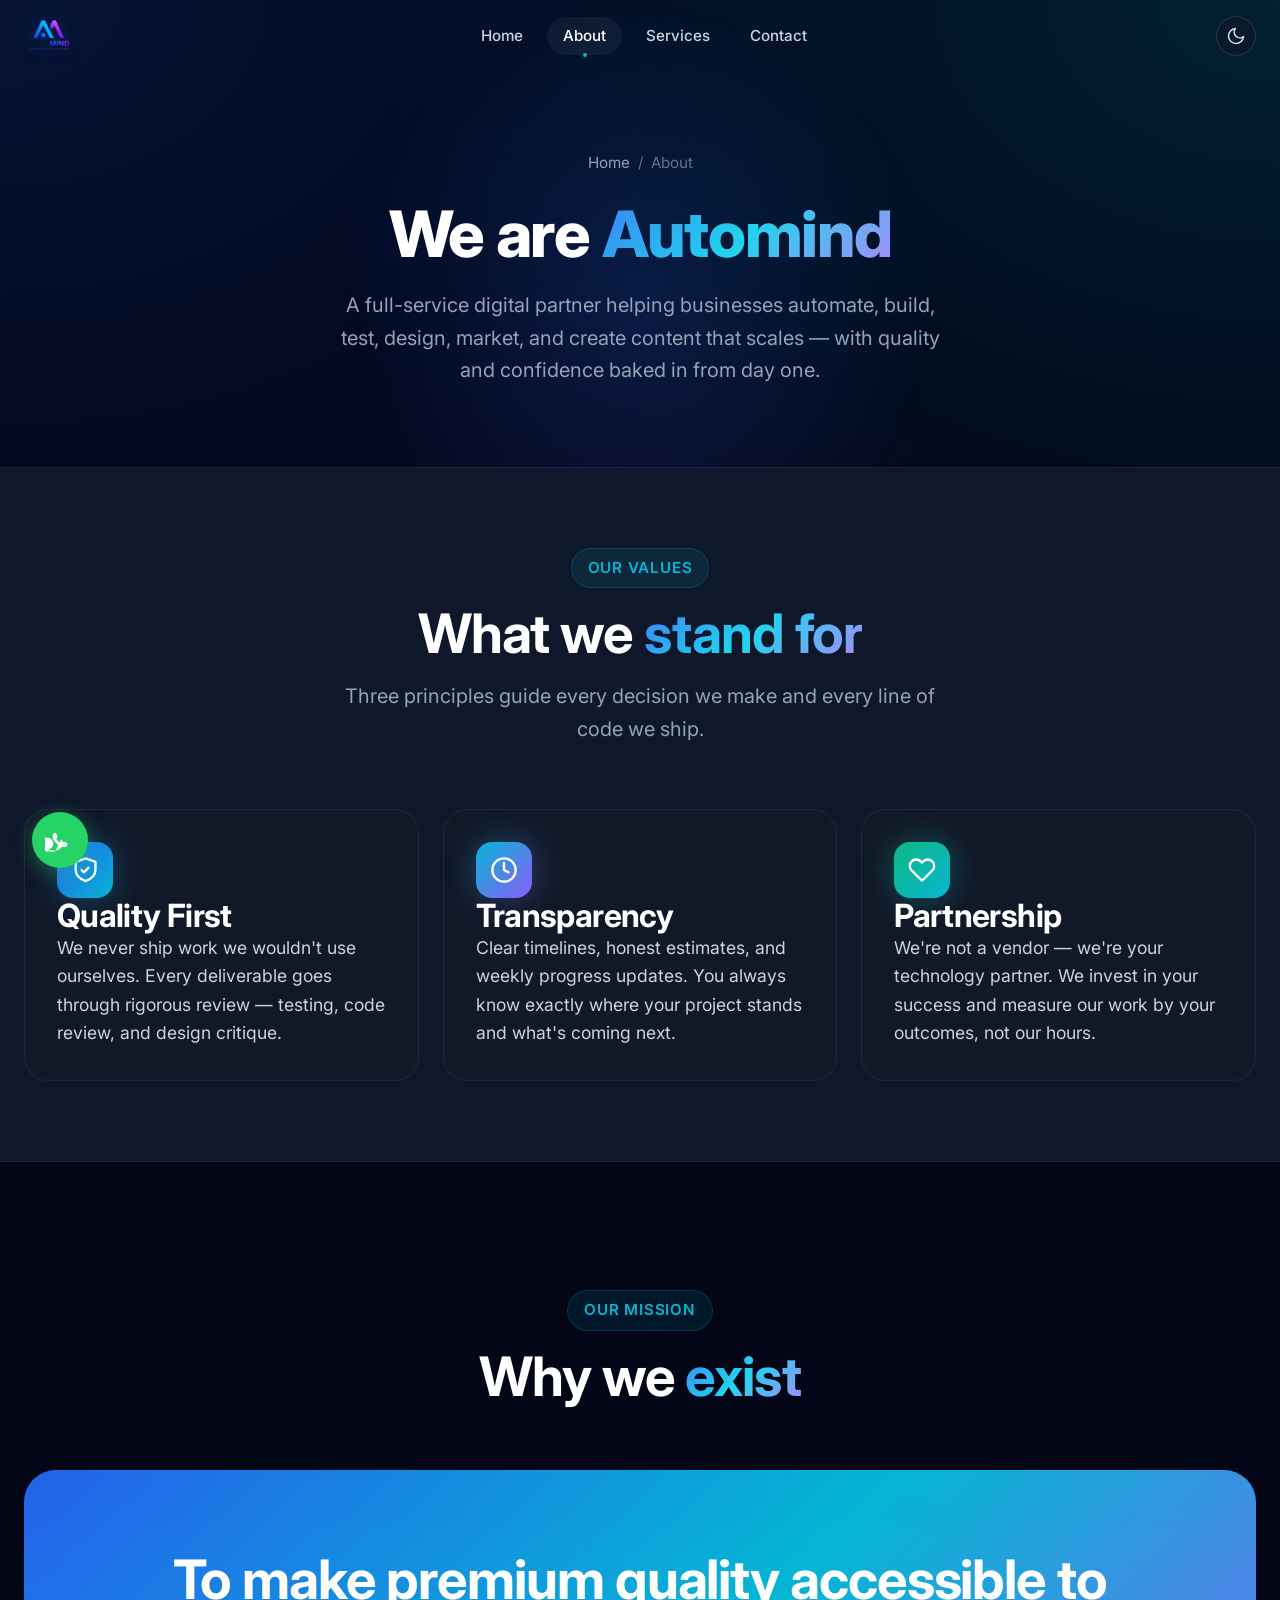
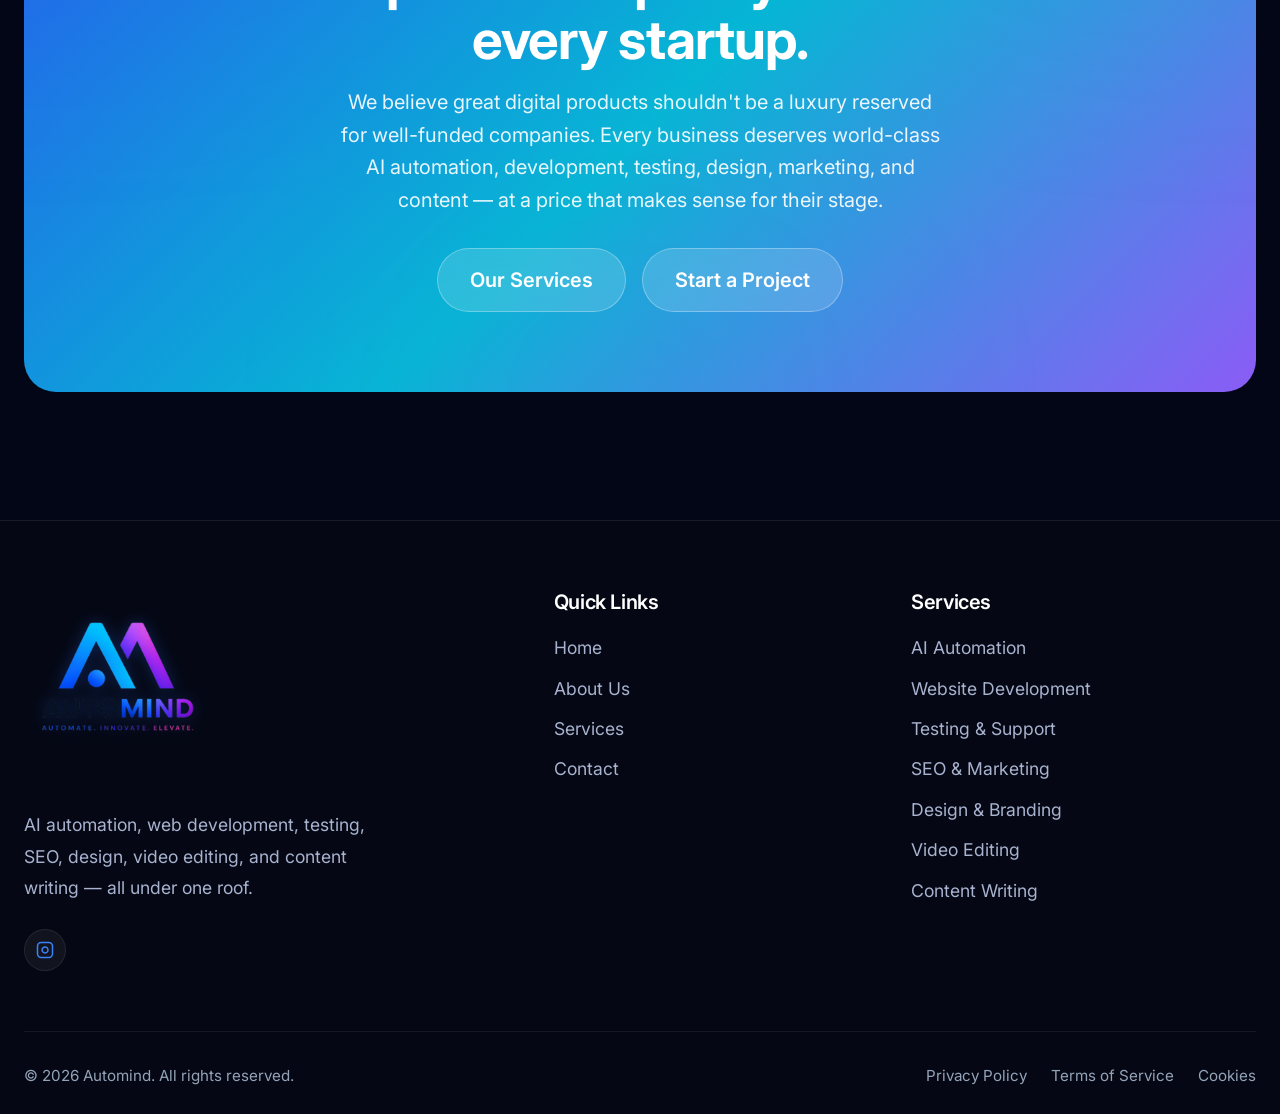
==== commit 24cf07d9: "Initial commit" ====
--- a/about.html
+++ b/about.html
@@ -226,7 +226,7 @@
       <div class="footer-grid">
         <div class="footer-brand">
           <a href="index.html" class="logo"><img src="assets/automind.png.png" alt="Automind" class="logo-img"></a>
-          <p>AI automation, web and app development, testing, SEO, design, video editing, and content writing — all under one roof.</p>
+          <p>AI automation, web development, testing, SEO, design, video editing, and content writing — all under one roof.</p>
           <div class="footer-social">
 <!--             <a href="#" aria-label="Twitter"><svg viewBox="0 0 24 24" fill="currentColor"><path d="M23 3a10.9 10.9 0 0 1-3.14 1.53 4.48 4.48 0 0 0-7.86 3v1A10.66 10.66 0 0 1 3 4s-4 9 5 13a11.64 11.64 0 0 1-7 2c9 5 20 0 20-11.5a4.5 4.5 0 0 0-.08-.83A7.72 7.72 0 0 0 23 3z"/></svg></a>
  --><!--             <a href="#" aria-label="LinkedIn"><svg viewBox="0 0 24 24" fill="currentColor"><path d="M16 8a6 6 0 0 1 6 6v7h-4v-7a2 2 0 0 0-2-2 2 2 0 0 0-2 2v7h-4v-7a6 6 0 0 1 6-6zM2 9h4v12H2zM4 2a2 2 0 1 1 0 4 2 2 0 0 1 0-4z"/></svg></a>
@@ -234,8 +234,8 @@
  -->            <a href="https://www.instagram.com/automind.offical?igsh=ZXBrYjNrN3hzbmQz" aria-label="Instagram"><svg viewBox="0 0 24 24" fill="none" stroke="currentColor" stroke-width="2"><rect x="2" y="2" width="20" height="20" rx="5" ry="5"/><path d="M16 11.37A4 4 0 1 1 12.63 8 4 4 0 0 1 16 11.37z"/><line x1="17.5" y1="6.5" x2="17.51" y2="6.5"/></svg></a>
           </div>
         </div>
-        <div class="footer-col"><h4>Quick Links</h4><ul><li><a href="index.html">Home</a></li><li><a href="about.html">About Us</a></li><li><a href="services.html">Services</a></li><li><a href="portfolio.html">Portfolio</a></li><li><a href="pricing.html">Pricing</a></li><li><a href="contact.html">Contact</a></li></ul></div>
-        <div class="footer-col"><h4>Services</h4><ul><li><a href="services.html#ai-automation">AI Automation</a></li><li><a href="services.html#website-development">Website Development</a></li><li><a href="services.html#app-development">App Development</a></li><li><a href="services.html#testing-support">Testing & Support</a></li><li><a href="services.html#seo-marketing">SEO & Marketing</a></li><li><a href="services.html#design-branding">Design & Branding</a></li><li><a href="services.html#video-editing">Video Editing</a></li><li><a href="services.html#content-writing">Content Writing</a></li></ul></div>
+        <div class="footer-col"><h4>Quick Links</h4><ul><li><a href="index.html">Home</a></li><li><a href="about.html">About Us</a></li><li><a href="services.html">Services</a></li><li><a href="contact.html">Contact</a></li></ul></div>
+        <div class="footer-col"><h4>Services</h4><ul><li><a href="services.html#ai-automation">AI Automation</a></li><li><a href="services.html#website-development">Website Development</a></li><li><a href="services.html#testing-support">Testing & Support</a></li><li><a href="services.html#seo-marketing">SEO & Marketing</a></li><li><a href="services.html#design-branding">Design & Branding</a></li><li><a href="services.html#video-editing">Video Editing</a></li><li><a href="services.html#content-writing">Content Writing</a></li></ul></div>
 <!--         <div class="footer-col"><h4>Technologies</h4><ul><li><a href="#">Selenium</a></li><li><a href="#">Playwright</a></li><li><a href="#">Cypress</a></li><li><a href="#">React</a></li><li><a href="#">Figma</a></li><li><a href="#">Docker</a></li></ul></div>
  --><!--         <div class="footer-col"><h4>Stay Updated</h4><p style="color: var(--text-muted); font-size: var(--fs-sm); margin-bottom: var(--space-4)">Subscribe to our newsletter for insights on testing, design, and building great products.</p><form class="newsletter"><input type="email" placeholder="Your email" aria-label="Email for newsletter" required><button type="submit" class="btn btn--primary" aria-label="Subscribe"><svg viewBox="0 0 24 24" fill="none" stroke="currentColor" stroke-width="2" stroke-linecap="round" stroke-linejoin="round"><line x1="5" y1="12" x2="19" y2="12"/><polyline points="12 5 19 12 12 19"/></svg></button></form></div>
  -->      </div>
